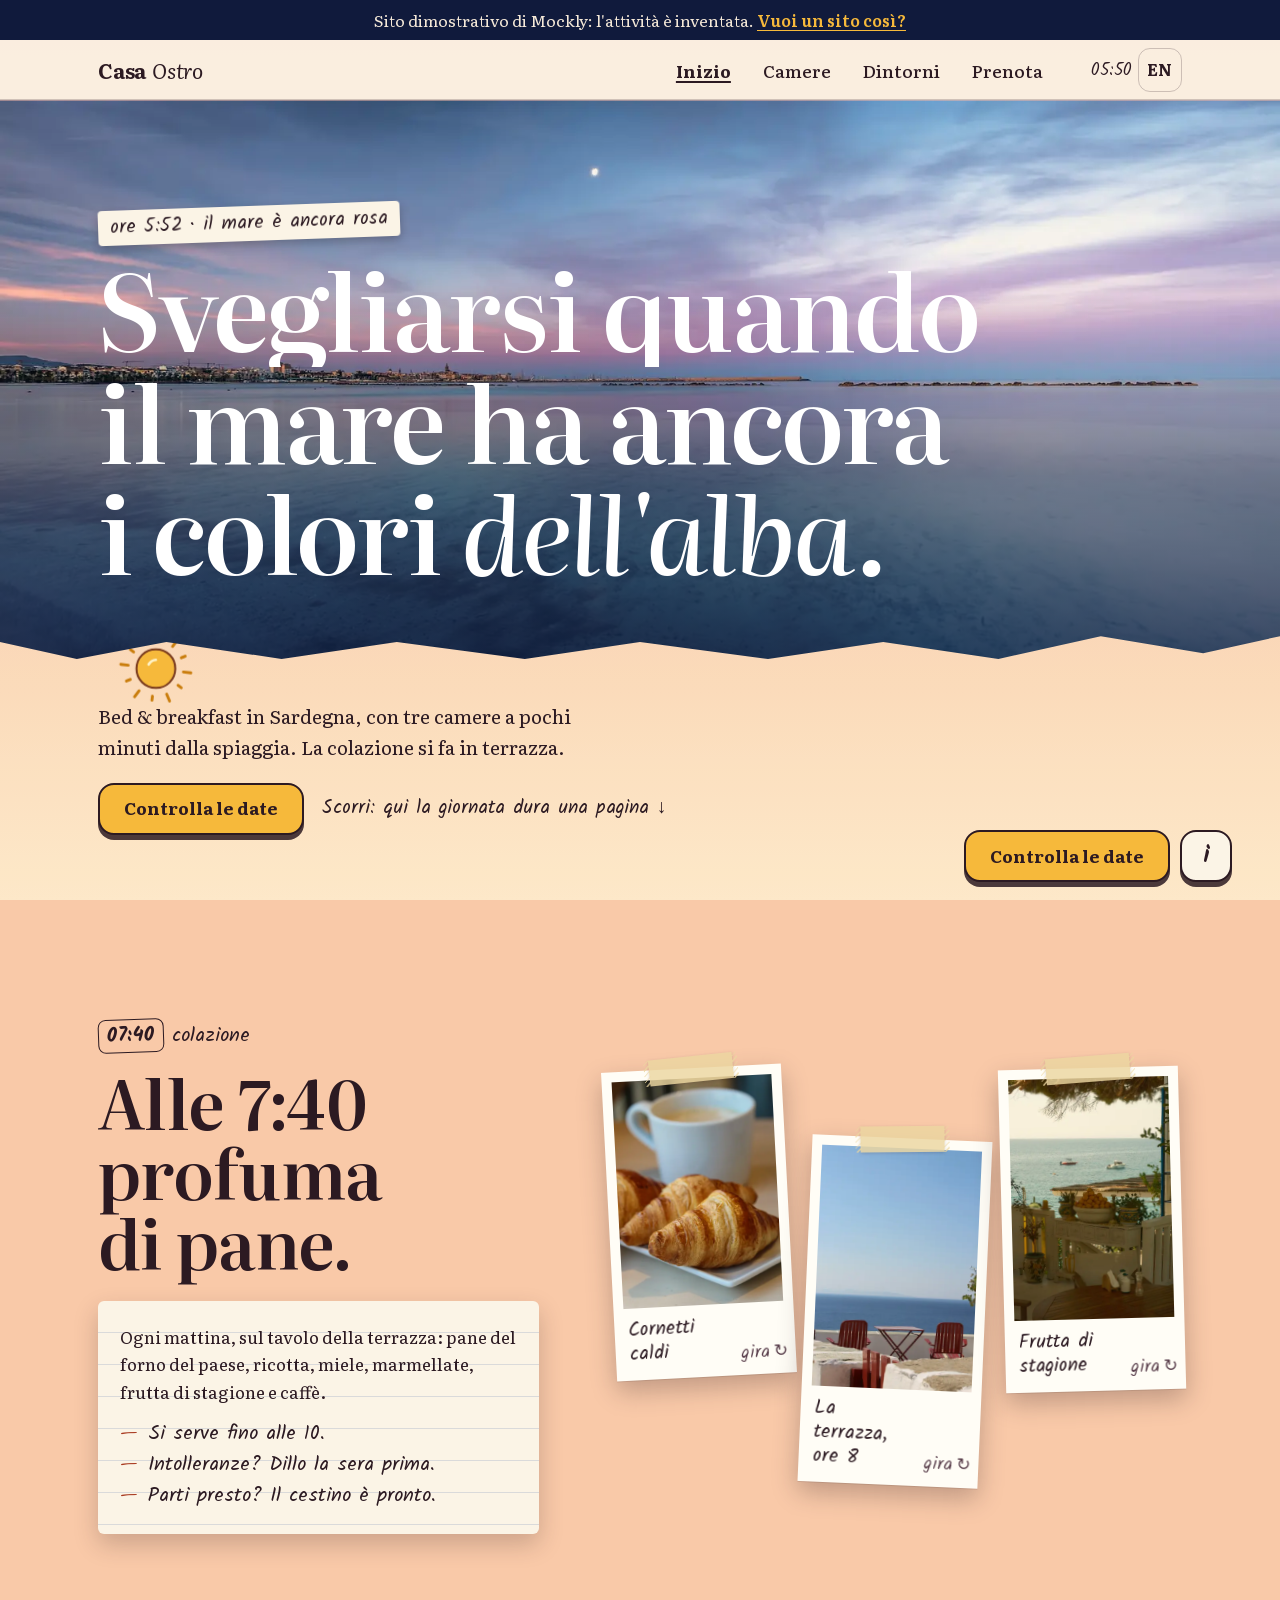
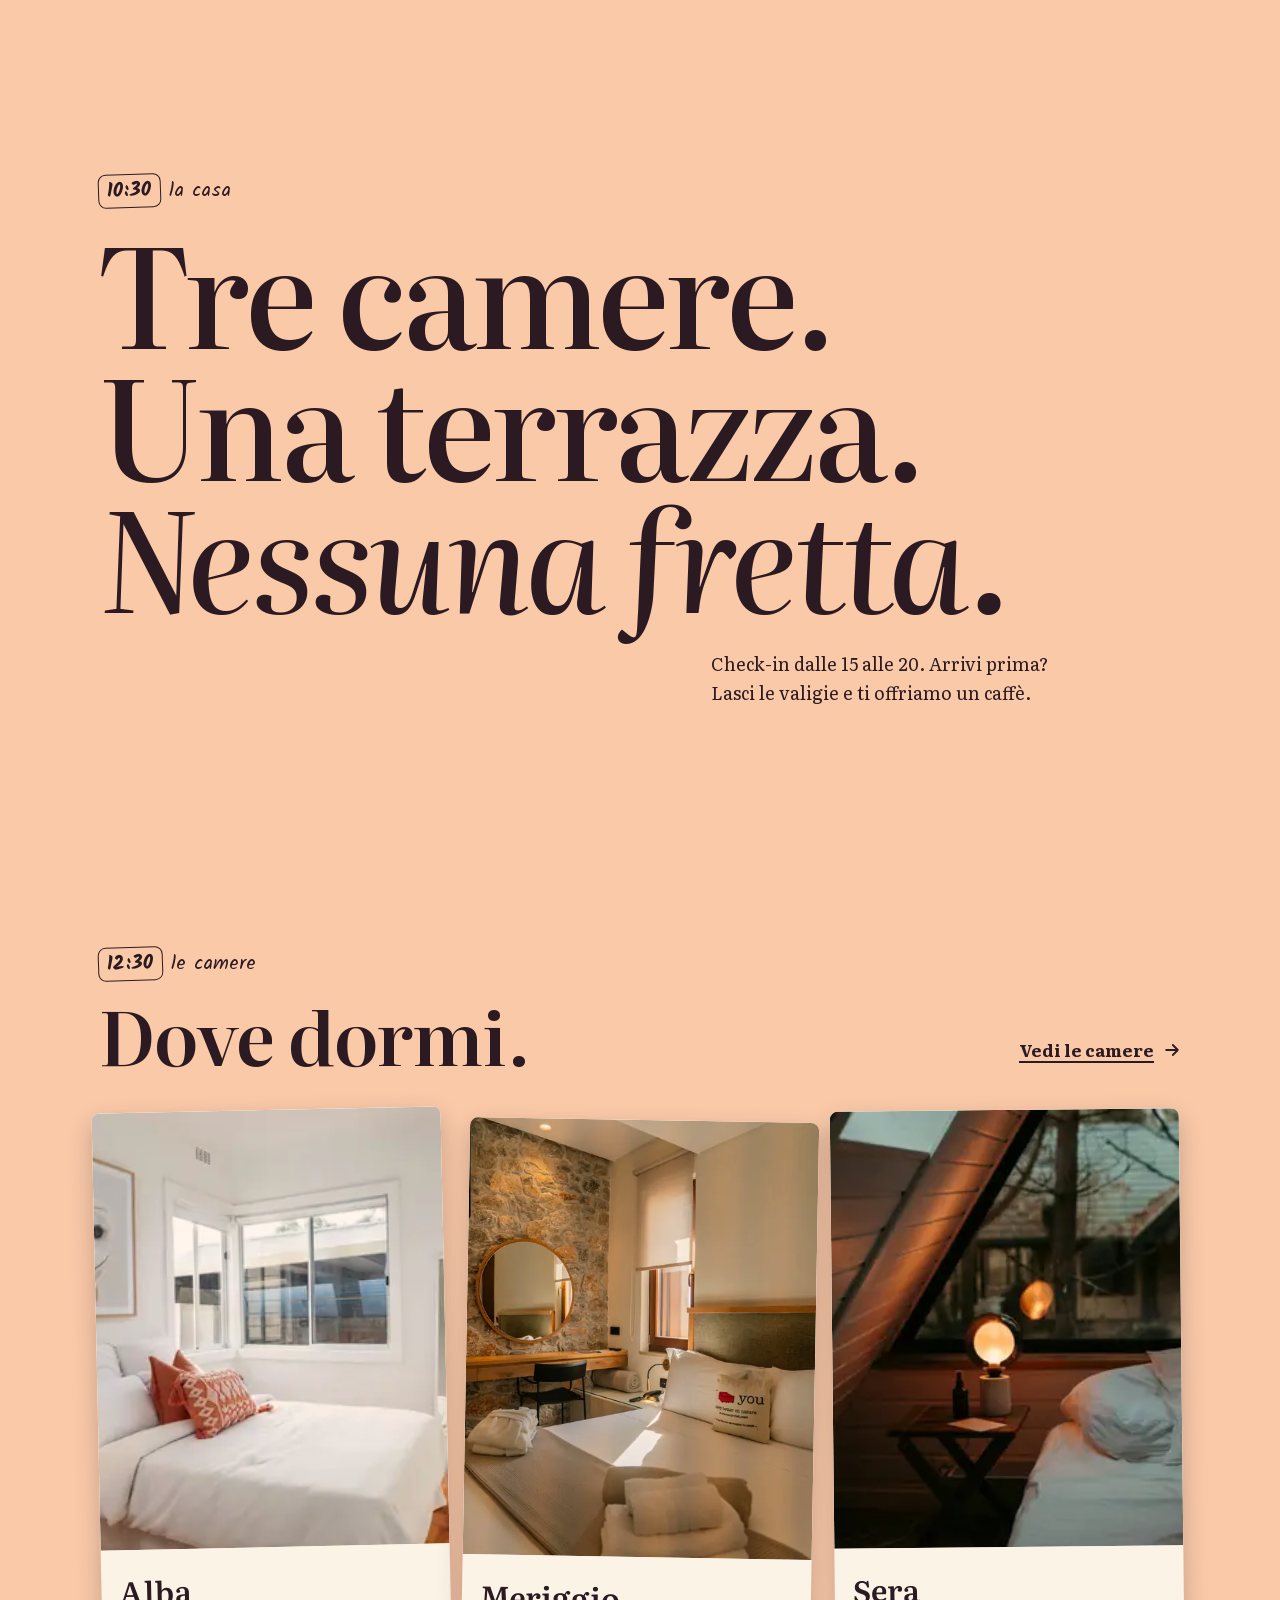
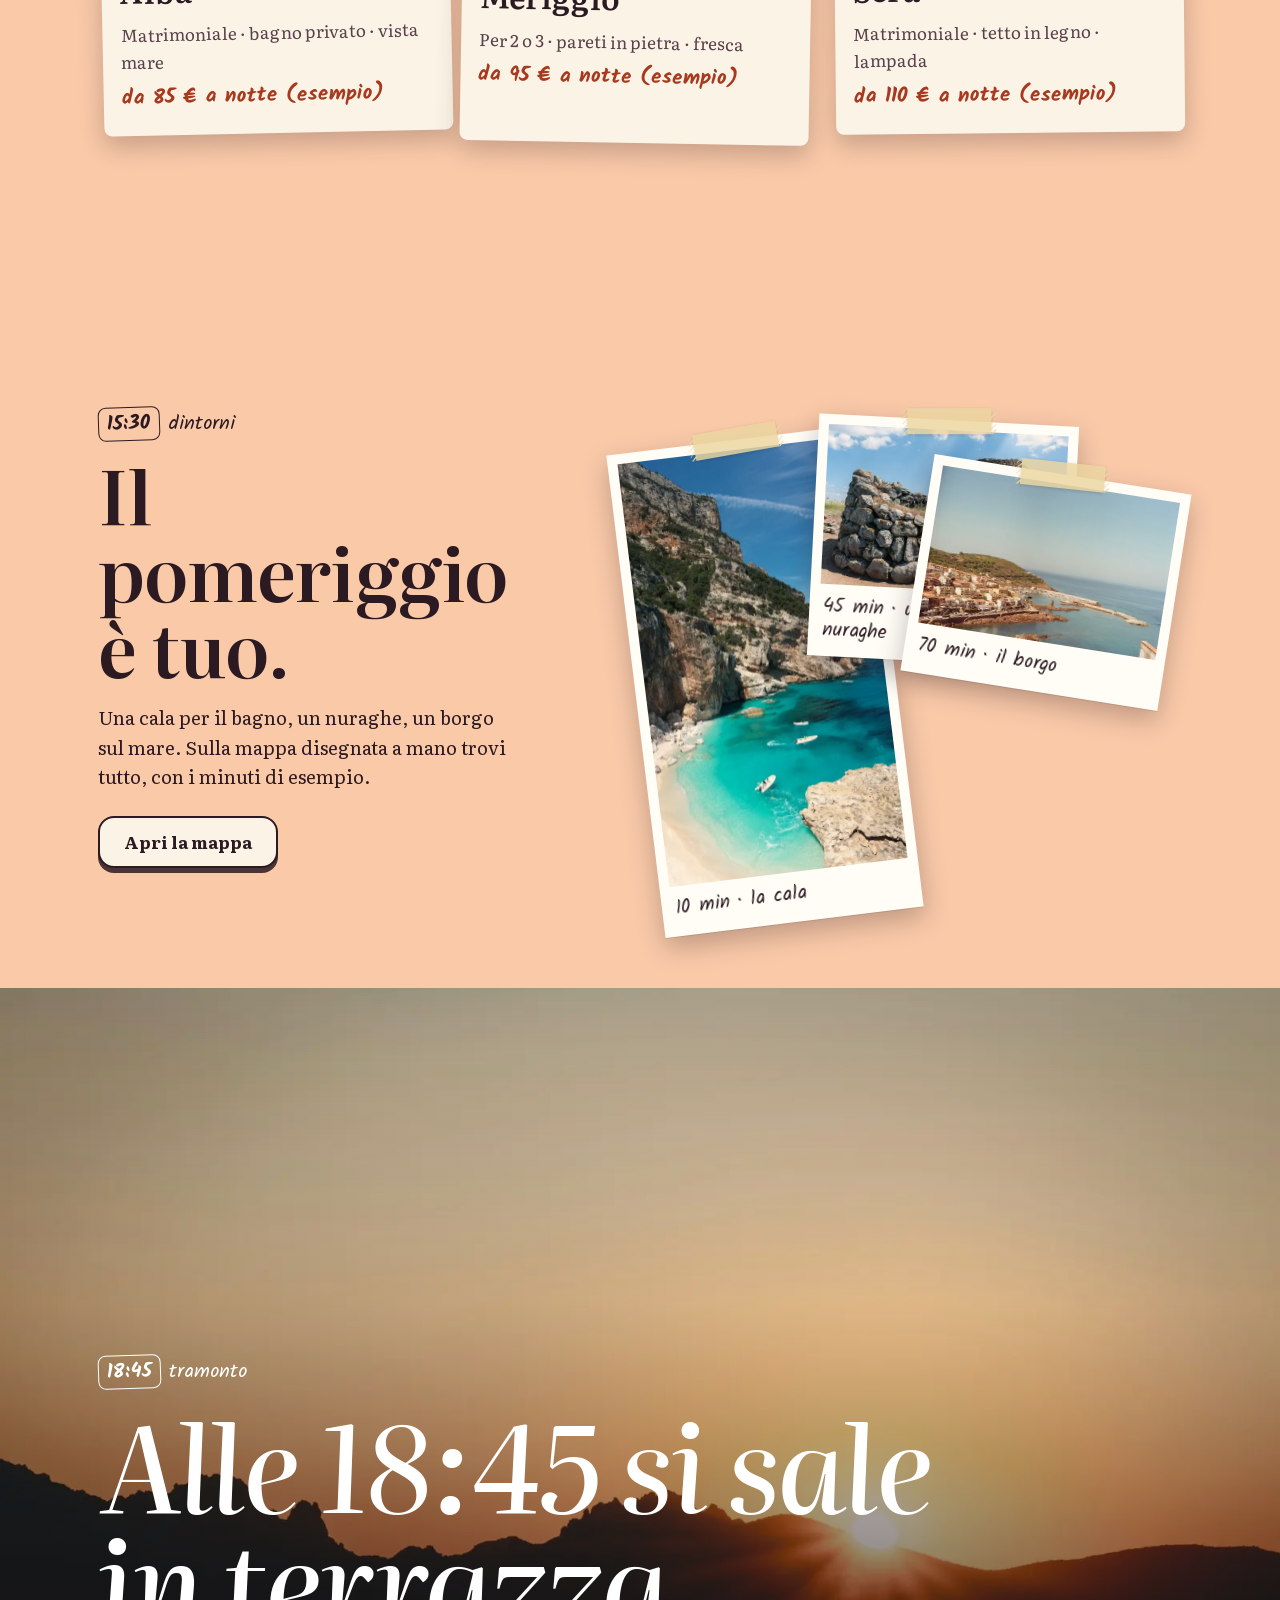
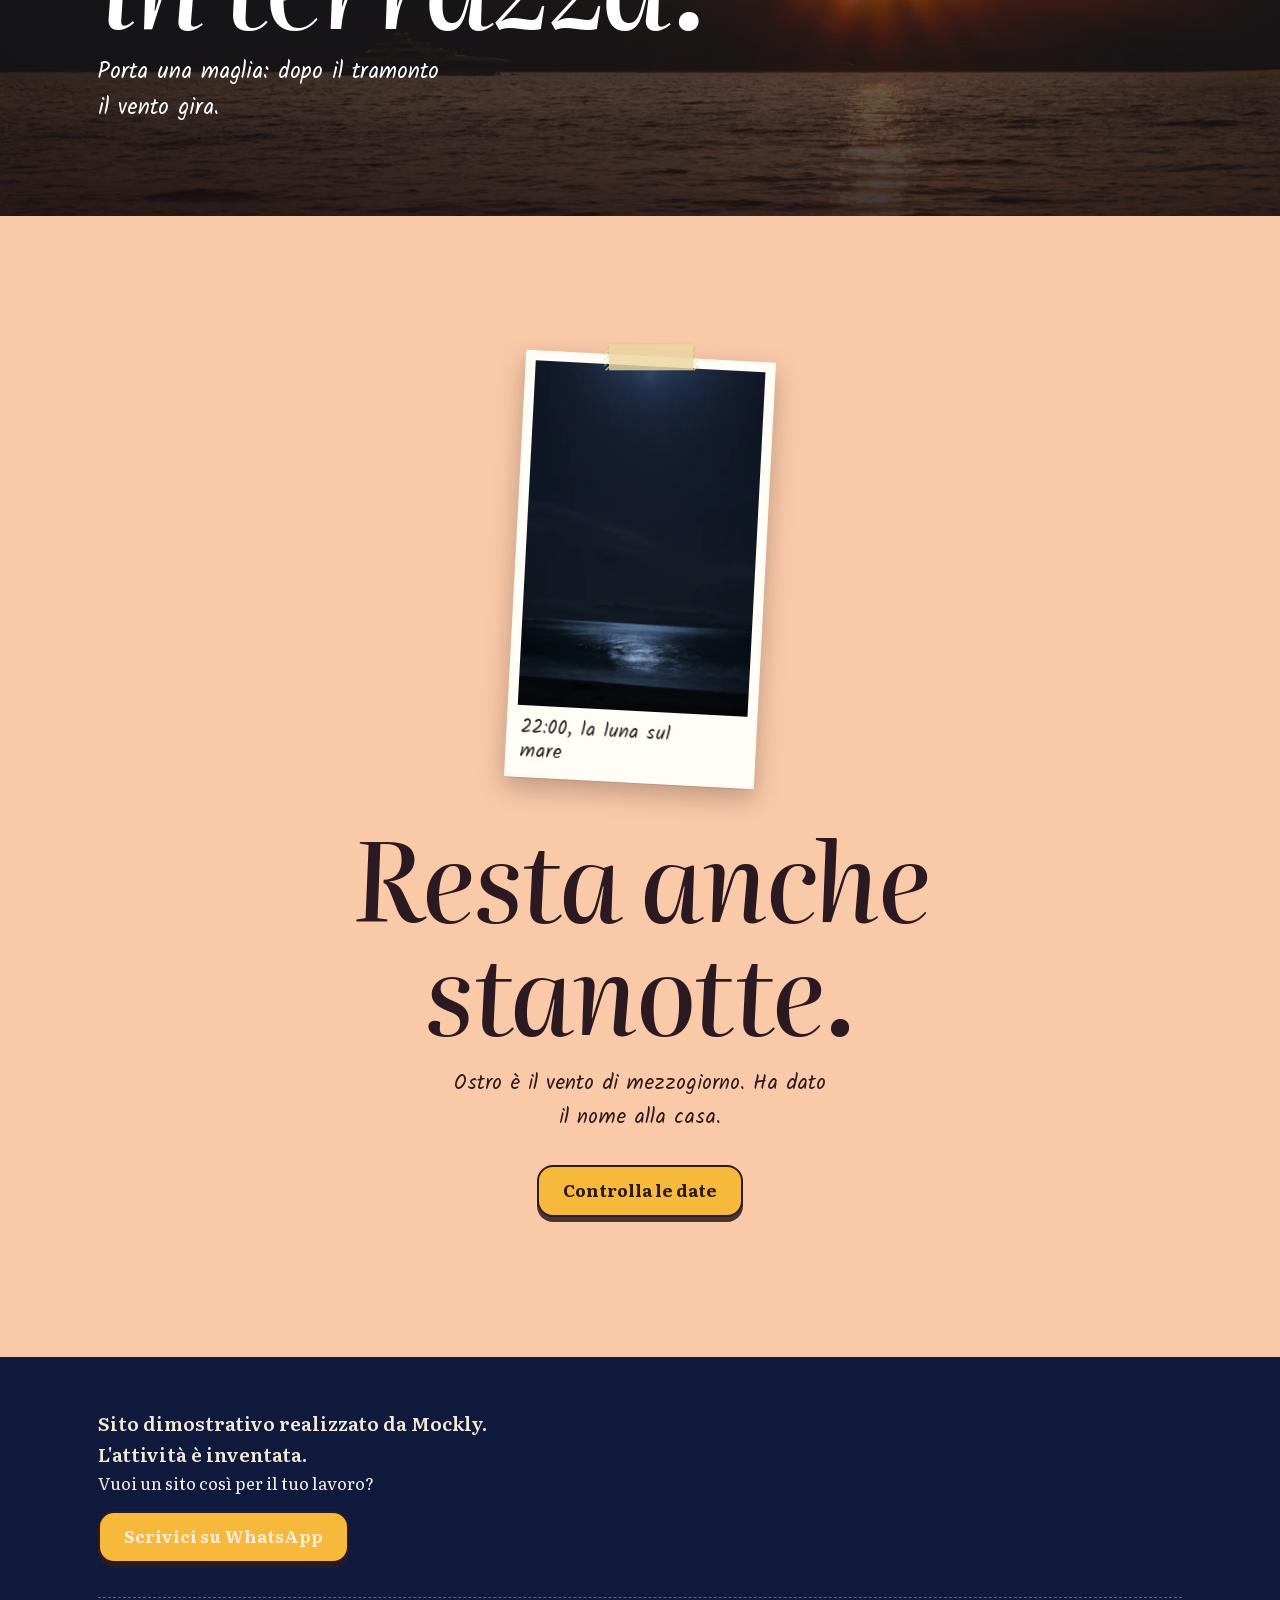
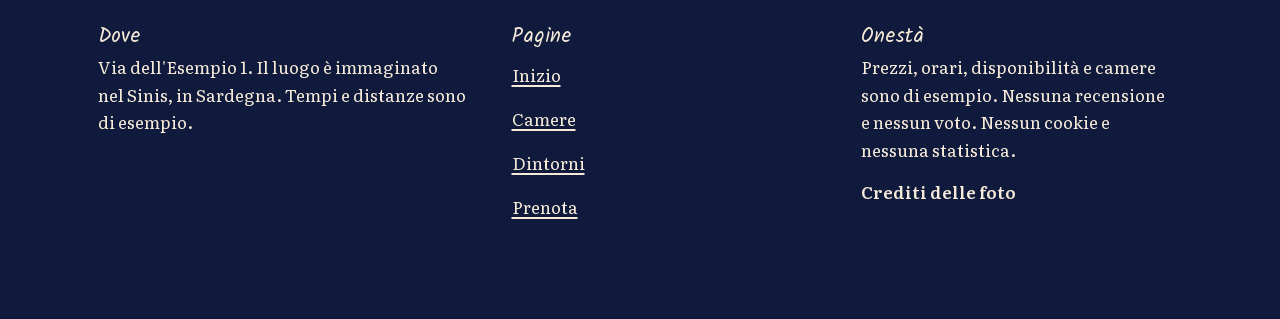
==== index.html @ 4088f25f "Prima versione: home a una giornata, camere, dintorni, prenota, inglese Co-Authored-By: Claude Opus " ====
<!doctype html>
<html lang="it" data-tone="light">
<head>
<meta charset="utf-8">
<meta name="viewport" content="width=device-width, initial-scale=1, viewport-fit=cover">
<title>Casa Ostro — bed &amp; breakfast sul mare in Sardegna (sito dimostrativo)</title>
<meta name="description" content="Sito dimostrativo di Mockly per un bed &amp; breakfast: una giornata dall'alba alla sera, tre camere, i dintorni e la richiesta di date su WhatsApp. L'attività è inventata.">
<meta name="robots" content="noindex">
<meta name="theme-color" content="#f0a6a0">
<meta property="og:type" content="website">
<meta property="og:title" content="Casa Ostro — bed &amp; breakfast sul mare in Sardegna (sito dimostrativo)">
<meta property="og:description" content="Sito dimostrativo di Mockly per un bed &amp; breakfast: una giornata dall'alba alla sera, tre camere, i dintorni e la richiesta di date su WhatsApp. L'attività è inventata.">
<meta property="og:image" content="assets/img/og.jpg">
<meta property="og:image:width" content="1200">
<meta property="og:image:height" content="630">
<meta property="og:locale" content="it_IT">
<meta name="twitter:card" content="summary_large_image">
<meta name="twitter:image" content="assets/img/og.jpg">
<link rel="icon" href="assets/img/favicon.svg" type="image/svg+xml">
<link rel="manifest" href="site.webmanifest">
<link rel="preload" href="assets/fonts/literata-normal-400-700.woff2" as="font" type="font/woff2" crossorigin>
<link rel="preload" as="image" href="assets/img/alba-960.webp" imagesrcset="assets/img/alba-480.webp 480w, assets/img/alba-960.webp 960w, assets/img/alba-1600.webp 1600w" imagesizes="100vw" fetchpriority="high">
<link rel="stylesheet" href="assets/css/style.css">
<script>document.documentElement.classList.add("js")</script>
</head>
<body data-page="index">
<a class="skip" href="#main" data-t>Salta al contenuto</a>
<div class="sky" aria-hidden="true"><div class="sky__l"></div><div class="sky__l"></div><div class="sky__l"></div><div class="sky__l"></div><div class="sky__l"></div></div>
<div class="stars" aria-hidden="true" data-stars></div>
<div class="sun" aria-hidden="true" data-sun><svg viewBox="0 0 100 100" aria-hidden="true"><g class="sun__rays" fill="none" stroke="#c97d0c" stroke-width="3.4" stroke-linecap="round"><path d="M82.8 54.0L91.7 55.1"/><path d="M76.4 69.9L80.3 72.9"/><path d="M62.9 80.4L66.4 88.7"/><path d="M46.0 82.8L45.4 87.7"/><path d="M30.1 76.4L24.7 83.5"/><path d="M19.6 62.9L15.0 64.8"/><path d="M17.2 46.0L8.3 44.9"/><path d="M23.6 30.1L19.7 27.1"/><path d="M37.1 19.6L33.6 11.3"/><path d="M54.0 17.2L54.6 12.3"/><path d="M69.9 23.6L75.3 16.5"/><path d="M80.4 37.1L85.0 35.2"/></g><path d="M50 27c13 0 23.4 10 23.2 23.3C73 63 62.8 73.2 50 73c-12.8-.2-23-10-23-23C27 37.4 37 27 50 27z" fill="#f6b93b" stroke="#7a3b1e" stroke-width="2.4"/><path d="M41.5 45c2-3.2 5-5.2 8.5-5.4" fill="none" stroke="#fff3c8" stroke-width="3.2" stroke-linecap="round"/></svg></div>
<div class="moon" aria-hidden="true" data-moon><svg viewBox="0 0 100 100" aria-hidden="true"><path d="M60 18C37 21 24 43 30 64c6 20 29 28 49 18C66 82 54 70 53 54c-1-16 3-29 7-36z" fill="#f4ecd2" stroke="#b9ab7d" stroke-width="2.4" stroke-linejoin="round"/><circle cx="44" cy="52" r="3" fill="#d9ceaa"/><circle cx="40" cy="67" r="2.2" fill="#d9ceaa"/><circle cx="49" cy="34" r="2" fill="#d9ceaa"/></svg></div>

<!-- Striscia di Mockly: dice subito che è una dimostrazione -->
<a class="demo-strip" href="https://mockly.it" data-chrome><span data-t>Sito dimostrativo di Mockly: l'attività è inventata.</span> <span class="demo-strip__go" data-t>Vuoi un sito così?</span></a>

<!-- Intestazione: il nome compare qui, una volta sola -->
<header class="hdr" data-chrome>
  <div class="hdr__in">
    <a class="hdr__brand" href="index.html" aria-label="Casa Ostro, inizio" data-ta="aria-label">Casa <i>Ostro</i></a>
    <nav class="hdr__nav" aria-label="Menu principale" data-ta="aria-label"><a href="index.html" aria-current="page" data-t>Inizio</a><a href="camere.html" data-t>Camere</a><a href="dintorni.html" data-t>Dintorni</a><a href="prenota.html" data-t>Prenota</a></nav>
    <span class="hdr__clock" aria-hidden="true" data-clock-out>05:52</span>
    <button class="hdr__lang" type="button" data-lang-toggle aria-label="Passa all'inglese" data-ta="aria-label">EN</button>
    <button class="hdr__burger" type="button" aria-expanded="false" aria-controls="menu" data-open="menu" aria-label="Apri il menu" data-ta="aria-label"><span></span></button>
  </div>
</header>

<!-- Menu a tendina (telefono e tablet) -->
<div class="scrim" data-scrim></div>
<div class="menu" id="menu" role="dialog" aria-modal="true" aria-labelledby="menu-title" tabindex="-1" data-sheet>
  <div class="menu__top">
    <span class="menu__title" id="menu-title" data-t>Dove vuoi andare?</span>
    <button class="x" type="button" data-close aria-label="Chiudi il menu" data-ta="aria-label"><svg viewBox="0 0 24 24" aria-hidden="true"><path d="M5 5l14 14M19 5L5 19"/></svg></button>
  </div>
  <nav class="menu__list" aria-label="Menu principale" data-ta="aria-label"><a href="index.html" aria-current="page"><span data-t>Inizio</span><small data-t>la giornata</small></a><a href="camere.html"><span data-t>Camere</span><small data-t>tre, con vista</small></a><a href="dintorni.html"><span data-t>Dintorni</span><small data-t>mare e storia</small></a><a href="prenota.html"><span data-t>Prenota</span><small data-t>le tue date</small></a></nav>
  <div class="menu__foot">
    <div class="menu__lang" role="group" aria-label="Lingua" data-ta="aria-label">
      <button type="button" data-lang="it" aria-pressed="true">IT</button>
      <button type="button" data-lang="en" aria-pressed="false">EN</button>
    </div>
  </div>
</div>

<!-- Info in due secondi: prezzi, orari, dove, contatti -->
<div class="sheet" id="info" role="dialog" aria-modal="true" aria-labelledby="info-title" tabindex="-1" data-sheet>
  <div class="sheet__top">
    <span class="sheet__title" id="info-title" data-t>Info in due secondi</span>
    <button class="x" type="button" data-close aria-label="Chiudi" data-ta="aria-label"><svg viewBox="0 0 24 24" aria-hidden="true"><path d="M5 5l14 14M19 5L5 19"/></svg></button>
  </div>
  <dl class="facts">
    <div><dt data-t>Prezzi</dt><dd data-t>Da 85 € a notte, colazione compresa. Prezzo di esempio.</dd></div>
    <div><dt data-t>Orari</dt><dd data-t>Check-in dalle 15 alle 20. Partenza entro le 10:30. Orari di esempio.</dd></div>
    <div><dt data-t>Dove</dt><dd data-t>Via dell'Esempio 1, nel Sinis. Il luogo è immaginato.</dd></div>
    <div><dt data-t>Contatti</dt><dd data-t>Su WhatsApp, anche solo per una domanda.</dd></div>
  </dl>
  <div class="sheet__actions">
    <a class="btn btn--sun" href="prenota.html" data-t>Controlla le date</a>
    <a class="btn" href="https://wa.me/393517578080?text=Ciao%21%20Scrivo%20dal%20sito%20dimostrativo%20del%20bed%20%26%20breakfast%20%28attivit%C3%A0%20inventata%2C%20fatto%20da%20Mockly%29.%20Ho%20una%20domanda%20sul%20sito." target="_blank" rel="noopener" data-t>Scrivi su WhatsApp</a>
  </div>
  <p class="note-small" data-t>Il messaggio arriva a Mockly, che ha costruito questo sito. Nessuna prenotazione viene fatta davvero.</p>
</div>

<main id="main">

  <!-- 05:52 · Alba: la copertina -->
  <section class="hero" data-clock="05:52" aria-labelledby="h-hero">
    <div class="hero__stage">
      <div class="ph hero__photo"><img src="assets/img/alba-960.webp" srcset="assets/img/alba-480.webp 480w, assets/img/alba-960.webp 960w, assets/img/alba-1600.webp 1600w" sizes="100vw" alt="Il mare all'alba, con il cielo rosa e l'acqua azzurra." data-ta="alt" width="960" height="640" fetchpriority="high"></div>
      <div class="hero__shade"></div>
      <div class="wrap hero__over">
        <p class="hero__tag" data-t>ore 5:52 · il mare è ancora rosa</p>
        <h1 class="hero__title" id="h-hero">
          <span class="l"><span data-t>Svegliarsi quando</span></span>
          <span class="l"><span data-t>il mare ha ancora</span></span>
          <span class="l"><span data-t>i colori <em>dell'alba.</em></span></span>
        </h1>
      </div>
    </div>
    <div class="wrap hero__body">
      <p class="hero__sub" data-t>Bed &amp; breakfast in Sardegna, con tre camere a pochi minuti dalla spiaggia. La colazione si fa in terrazza.</p>
      <div class="hero__cta">
        <a class="btn btn--sun" href="prenota.html" data-t>Controlla le date</a>
        <span class="hero__scroll" data-t>Scorri: qui la giornata dura una pagina ↓</span>
      </div>
    </div>
  </section>

  <!-- 07:40 · Colazione: foto da girare col dito -->
  <section class="sec" data-clock="07:40" aria-labelledby="h-break">
    <div class="wrap break">
      <div class="break__text rv">
        <p class="stamp"><b>07:40</b><span data-t>colazione</span></p>
        <h2 class="break__title" id="h-break" data-t>Alle 7:40 profuma di pane.</h2>
        <div class="paper paper--lined" style="margin-top:24px">
          <p data-t>Ogni mattina, sul tavolo della terrazza: pane del forno del paese, ricotta, miele, marmellate, frutta di stagione e caffè.</p>
          <ul class="list-hand">
            <li data-t>Si serve fino alle 10.</li>
            <li data-t>Intolleranze? Dillo la sera prima.</li>
            <li data-t>Parti presto? Il cestino è pronto.</li>
          </ul>
        </div>
      </div>
      <div class="break__pols rv" style="--d:.1s">
        <button class="pol" type="button" aria-pressed="false" style="--r:-3deg">
          <span class="tape"></span>
          <span class="pol__in">
            <span class="pol__face"><span class="ph" style="--ar:4/5"><img src="assets/img/colazione-960.webp" srcset="assets/img/colazione-480.webp 480w, assets/img/colazione-960.webp 960w, assets/img/colazione-1600.webp 1600w" sizes="(min-width:900px) 18vw, 44vw" alt="Due cornetti su un piatto bianco, accanto a un cappuccino." data-ta="alt" width="960" height="1361" loading="lazy" decoding="async"></span><span class="pol__cap" data-t>Cornetti caldi</span><span class="pol__hint"><span data-t>gira</span> ↻</span></span>
            <span class="pol__back" data-t>Cornetti? Dillo la sera prima: li ordiniamo.</span>
          </span>
        </button>
        <button class="pol" type="button" aria-pressed="false" style="--r:2.5deg">
          <span class="tape"></span>
          <span class="pol__in">
            <span class="pol__face"><span class="ph" style="--ar:3/4"><img src="assets/img/terrazza-960.webp" srcset="assets/img/terrazza-480.webp 480w, assets/img/terrazza-960.webp 960w, assets/img/terrazza-1600.webp 1600w" sizes="(min-width:900px) 18vw, 44vw" alt="Due sedie e un tavolo su una terrazza, con il mare sullo sfondo." data-ta="alt" width="960" height="1440" loading="lazy" decoding="async"></span><span class="pol__cap" data-t>La terrazza, ore 8</span><span class="pol__hint"><span data-t>gira</span> ↻</span></span>
            <span class="pol__back" data-t>La colazione sul mare, fino alle 10.</span>
          </span>
        </button>
        <button class="pol" type="button" aria-pressed="false" style="--r:-1.5deg">
          <span class="tape"></span>
          <span class="pol__in">
            <span class="pol__face"><span class="ph" style="--ar:1/1"><img src="assets/img/limoni-960.webp" srcset="assets/img/limoni-480.webp 480w, assets/img/limoni-960.webp 960w, assets/img/limoni-1600.webp 1600w" sizes="(min-width:900px) 18vw, 44vw" alt="Limoni su un tavolo davanti al mare." data-ta="alt" width="960" height="1440" loading="lazy" decoding="async"></span><span class="pol__cap" data-t>Frutta di stagione</span><span class="pol__hint"><span data-t>gira</span> ↻</span></span>
            <span class="pol__back" data-t>Di stagione: oggi limoni.</span>
          </span>
        </button>
      </div>
    </div>
  </section>

  <!-- 10:30 · La casa: una schermata quasi vuota -->
  <section class="sec calm" data-clock="10:30" aria-labelledby="h-calm">
    <div class="wrap">
      <p class="stamp rv"><b>10:30</b><span data-t>la casa</span></p>
      <h2 class="calm__big rv" id="h-calm" data-t>Tre camere. Una terrazza. <em>Nessuna fretta.</em></h2>
      <p class="calm__small rv" data-t>Check-in dalle 15 alle 20. Arrivi prima? Lasci le valigie e ti offriamo un caffè.</p>
    </div>
  </section>

  <!-- 12:30 · Le camere: schede da far scorrere col dito -->
  <section class="sec" data-clock="12:30" aria-labelledby="h-rooms">
    <div class="wrap">
      <div class="rooms__head rv">
        <div>
          <p class="stamp"><b>12:30</b><span data-t>le camere</span></p>
          <h2 class="rooms__title" id="h-rooms" data-t>Dove dormi.</h2>
        </div>
        <a class="link" href="camere.html"><span data-t>Vedi le camere</span> <svg width="20" height="20" fill="none" stroke="currentColor" stroke-width="2.2" stroke-linecap="round" stroke-linejoin="round" viewBox="0 0 24 24" aria-hidden="true"><path d="M5 12h14M13 6l6 6-6 6"/></svg></a>
      </div>
      <div class="rail rv" role="region" aria-label="Le tre camere. Scorri di lato." data-ta="aria-label" tabindex="0">
        <a class="card" href="camere.html#alba">
          <span class="ph"><img src="assets/img/camera-alba-960.webp" srcset="assets/img/camera-alba-480.webp 480w, assets/img/camera-alba-960.webp 960w, assets/img/camera-alba-1600.webp 1600w" sizes="(min-width:900px) 380px, 78vw" alt="Camera Alba: letto bianco e finestra luminosa." data-ta="alt" width="960" height="640" loading="lazy" decoding="async"></span>
          <span class="card__body">
            <span class="card__name">Alba</span>
            <span class="card__meta" data-t>Matrimoniale · bagno privato · vista mare</span>
            <span class="card__price"><span data-t>da</span> 85 € <span data-t>a notte (esempio)</span></span>
          </span>
        </a>
        <a class="card" href="camere.html#meriggio">
          <span class="ph"><img src="assets/img/camera-meriggio-960.webp" srcset="assets/img/camera-meriggio-480.webp 480w, assets/img/camera-meriggio-960.webp 960w, assets/img/camera-meriggio-1600.webp 1600w" sizes="(min-width:900px) 380px, 78vw" alt="Camera Meriggio: parete in pietra e luce calda." data-ta="alt" width="960" height="1440" loading="lazy" decoding="async"></span>
          <span class="card__body">
            <span class="card__name">Meriggio</span>
            <span class="card__meta" data-t>Per 2 o 3 · pareti in pietra · fresca</span>
            <span class="card__price"><span data-t>da</span> 95 € <span data-t>a notte (esempio)</span></span>
          </span>
        </a>
        <a class="card" href="camere.html#sera">
          <span class="ph"><img src="assets/img/camera-sera-960.webp" srcset="assets/img/camera-sera-480.webp 480w, assets/img/camera-sera-960.webp 960w, assets/img/camera-sera-1600.webp 1600w" sizes="(min-width:900px) 380px, 78vw" alt="Camera Sera: letto sotto una finestra inclinata, con una lampada accesa." data-ta="alt" width="960" height="640" loading="lazy" decoding="async"></span>
          <span class="card__body">
            <span class="card__name">Sera</span>
            <span class="card__meta" data-t>Matrimoniale · tetto in legno · lampada</span>
            <span class="card__price"><span data-t>da</span> 110 € <span data-t>a notte (esempio)</span></span>
          </span>
        </a>
      </div>
      <p class="rail__hint" aria-hidden="true"><span data-t>Scorri di lato</span> →</p>
    </div>
  </section>

  <!-- 15:30 · Dintorni: tre foto, tre idee per il pomeriggio -->
  <section class="sec" data-clock="15:30" aria-labelledby="h-fan">
    <div class="wrap fan">
      <div class="rv">
        <p class="stamp"><b>15:30</b><span data-t>dintorni</span></p>
        <h2 class="fan__title" id="h-fan" data-t>Il pomeriggio è tuo.</h2>
        <p style="margin:18px 0 24px;max-width:26rem;font-size:1.15rem" data-t>Una cala per il bagno, un nuraghe, un borgo sul mare. Sulla mappa disegnata a mano trovi tutto, con i minuti di esempio.</p>
        <a class="btn" href="dintorni.html" data-t>Apri la mappa</a>
      </div>
      <div class="fan__pols rv" style="--d:.1s">
        <a class="pol" href="dintorni.html#cala" style="--r:-7deg"><span class="tape"></span><span class="pol__in"><span class="pol__face"><span class="ph" style="--ar:4/5"><img src="assets/img/cala-960.webp" srcset="assets/img/cala-480.webp 480w, assets/img/cala-960.webp 960w, assets/img/cala-1600.webp 1600w" sizes="(min-width:900px) 18vw, 40vw" alt="Una cala con l'acqua turchese tra le rocce." data-ta="alt" width="960" height="1705" loading="lazy" decoding="async"></span><span class="pol__cap" data-t>10 min · la cala</span></span></span></a>
        <a class="pol" href="dintorni.html#nuraghe" style="--r:3deg"><span class="tape"></span><span class="pol__in"><span class="pol__face"><span class="ph" style="--ar:1/1"><img src="assets/img/nuraghe-960.webp" srcset="assets/img/nuraghe-480.webp 480w, assets/img/nuraghe-960.webp 960w, assets/img/nuraghe-1600.webp 1600w" sizes="(min-width:900px) 18vw, 40vw" alt="Un nuraghe di pietra su un prato." data-ta="alt" width="960" height="640" loading="lazy" decoding="async"></span><span class="pol__cap" data-t>45 min · un nuraghe</span></span></span></a>
        <a class="pol" href="dintorni.html#bosa" style="--r:9deg"><span class="tape"></span><span class="pol__in"><span class="pol__face"><span class="ph" style="--ar:4/5"><img src="assets/img/paese-960.webp" srcset="assets/img/paese-480.webp 480w, assets/img/paese-960.webp 960w, assets/img/paese-1600.webp 1600w" sizes="(min-width:900px) 18vw, 40vw" alt="Un borgo sul mare visto dall'alto." data-ta="alt" width="960" height="636" loading="lazy" decoding="async"></span><span class="pol__cap" data-t>70 min · il borgo</span></span></span></a>
      </div>
    </div>
  </section>

  <!-- 18:45 · Tramonto: foto a tutto schermo e una frase -->
  <section class="sunset" data-clock="18:45" aria-labelledby="h-sunset">
    <div class="ph"><img src="assets/img/tramonto-1600.webp" srcset="assets/img/tramonto-480.webp 480w, assets/img/tramonto-960.webp 960w, assets/img/tramonto-1600.webp 1600w" sizes="100vw" alt="Il sole che tramonta dietro le montagne, sul mare." data-ta="alt" width="1600" height="1067" loading="lazy" decoding="async"></div>
    <div class="sunset__shade"></div>
    <div class="wrap sunset__in">
      <p class="stamp rv" style="color:#fff"><b>18:45</b><span data-t>tramonto</span></p>
      <h2 class="sunset__big rv" id="h-sunset" data-t>Alle 18:45 si sale in terrazza.</h2>
      <p class="sunset__note rv" data-t>Porta una maglia: dopo il tramonto il vento gira.</p>
    </div>
  </section>

  <!-- 22:00 · Sera: il finale -->
  <section class="sec finale" data-clock="22:00" aria-labelledby="h-finale">
    <div class="wrap">
      <div class="finale__moon rv">
        <div class="pol" style="--r:3deg"><span class="tape"></span><span class="pol__face"><span class="ph" style="--ar:3/4"><img src="assets/img/luna-960.webp" srcset="assets/img/luna-480.webp 480w, assets/img/luna-960.webp 960w, assets/img/luna-1600.webp 1600w" sizes="250px" alt="La luna piena sul mare, di notte." data-ta="alt" width="960" height="1440" loading="lazy" decoding="async"></span><span class="pol__cap" data-t>22:00, la luna sul mare</span></span></div>
      </div>
      <h2 class="finale__big rv" id="h-finale" data-t>Resta anche stanotte.</h2>
      <p class="finale__note rv" data-t>Ostro è il vento di mezzogiorno. Ha dato il nome alla casa.</p>
      <div class="finale__cta rv"><a class="btn btn--sun" href="prenota.html" data-t>Controlla le date</a></div>
    </div>
  </section>

</main>

<!-- Azione principale sempre sotto il pollice -->
<div class="dock" data-dock data-chrome>
  <a class="btn btn--sun" href="prenota.html" data-t>Controlla le date</a>
  <button class="dock__info" type="button" data-open="info" aria-haspopup="dialog" aria-label="Info rapide: prezzi, orari, dove siamo" data-ta="aria-label">i</button>
</div>

<footer class="ftr" data-chrome>
  <div class="wrap">
    <p class="ftr__demo" data-t>Sito dimostrativo realizzato da Mockly. L'attività è inventata.</p>
    <p data-t>Vuoi un sito così per il tuo lavoro?</p>
    <a class="btn btn--sun ftr__cta" href="https://wa.me/393517578080?text=Ciao%20Mockly%21%20Ho%20visto%20il%20sito%20dimostrativo%20del%20bed%20%26%20breakfast%20e%20vorrei%20un%20sito%20cos%C3%AC%20per%20il%20mio%20lavoro." target="_blank" rel="noopener" data-t>Scrivici su WhatsApp</a>
    <div class="ftr__grid">
      <div>
        <h2 data-t>Dove</h2>
        <p data-t>Via dell'Esempio 1. Il luogo è immaginato nel Sinis, in Sardegna. Tempi e distanze sono di esempio.</p>
      </div>
      <div>
        <h2 data-t>Pagine</h2>
        <ul>
          <li><a href="index.html" data-t>Inizio</a></li>
          <li><a href="camere.html" data-t>Camere</a></li>
          <li><a href="dintorni.html" data-t>Dintorni</a></li>
          <li><a href="prenota.html" data-t>Prenota</a></li>
        </ul>
      </div>
      <div>
        <h2 data-t>Onestà</h2>
        <p data-t>Prezzi, orari, disponibilità e camere sono di esempio. Nessuna recensione e nessun voto. Nessun cookie e nessuna statistica.</p>
        <details>
          <summary data-t>Crediti delle foto</summary>
          <p data-t>Foto di repertorio da Unsplash: non mostrano la struttura e non sempre sono state scattate in Sardegna.</p>
          <ul><li>Alba sul mare · <a href="https://unsplash.com/photos/gU-PXOaKEkg" target="_blank" rel="noopener">Dawid Zawila</a></li><li>Cornetti e cappuccino · <a href="https://unsplash.com/photos/Bqrt59P65Sg" target="_blank" rel="noopener">Olivier Darbonville</a></li><li>Terrazza sul mare · <a href="https://unsplash.com/photos/7u_NKqy2Fww" target="_blank" rel="noopener">Evgenia Stergioula</a></li><li>Camera luminosa · <a href="https://unsplash.com/photos/-bujWNpNegs" target="_blank" rel="noopener">Mitchell Luo</a></li><li>Camera con parete in pietra · <a href="https://unsplash.com/photos/JQPdhYRLR24" target="_blank" rel="noopener">Marie Dehayes</a></li><li>Camera con lampada · <a href="https://unsplash.com/photos/mq8FusIZ-ac" target="_blank" rel="noopener">Polina Kuzovkova</a></li><li>Cortile con scala ad arco · <a href="https://unsplash.com/photos/zvWIeE36Me0" target="_blank" rel="noopener">Alessandro Santoro</a></li><li>Nuraghe · <a href="https://unsplash.com/photos/WRdaE2u5Few" target="_blank" rel="noopener">Andrea Mancini</a></li><li>Cala · <a href="https://unsplash.com/photos/P5c4vJyWDFc" target="_blank" rel="noopener">Katie Kalmykova</a></li><li>Spiaggia · <a href="https://unsplash.com/photos/MxvjDbcqGGU" target="_blank" rel="noopener">Massimo Virgilio</a></li><li>Tramonto · <a href="https://unsplash.com/photos/SaTMVz2c9P4" target="_blank" rel="noopener">Shimoon</a></li><li>Onde al tramonto · <a href="https://unsplash.com/photos/2w11xvuimRM" target="_blank" rel="noopener">Paolo Gregotti</a></li><li>Borgo sul mare · <a href="https://unsplash.com/photos/Dv0k1Z7Wul0" target="_blank" rel="noopener">Oscar Scannell</a></li><li>Colline verso il mare · <a href="https://unsplash.com/photos/MpLJZMphSHQ" target="_blank" rel="noopener">Viktor Rejent</a></li><li>Luna sul mare · <a href="https://unsplash.com/photos/GM4GVKaBGJc" target="_blank" rel="noopener">MKS MKSS</a></li><li>Limoni sul balcone · <a href="https://unsplash.com/photos/JnR-5JOfLz0" target="_blank" rel="noopener">Arlind Photography</a></li></ul>
        </details>
      </div>
    </div>
  </div>
</footer>
<script src="assets/js/i18n.js"></script>
<script src="assets/js/main.js"></script>
</body>
</html>
---- assets/css/style.css ----
/* ==========================================================================
   Casa Ostro — sito dimostrativo di Mockly
   Idea: il diario di una giornata. Il cielo cambia mentre scorri.
   Indice: 1 Caratteri · 2 Variabili · 3 Base · 4 Cielo e sole · 5 Intestazione
   6 Menu e schede · 7 Bottoni · 8 Foto · 9 Polaroid e note · 10 Home
   11 Camere · 12 Dintorni · 13 Prenota · 14 Piè di pagina · 15 Movimento
   ========================================================================== */

/* 1 Caratteri ------------------------------------------------------------ */
@font-face{font-family:"Literata";src:url(../fonts/literata-normal-400-700.woff2) format("woff2");font-weight:400 700;font-style:normal;font-display:swap}
@font-face{font-family:"Literata";src:url(../fonts/literata-italic-400-600.woff2) format("woff2");font-weight:400 600;font-style:italic;font-display:swap}
@font-face{font-family:"Kalam";src:url(../fonts/kalam-normal-400.woff2) format("woff2");font-weight:400;font-style:normal;font-display:swap}
@font-face{font-family:"Kalam";src:url(../fonts/kalam-normal-700.woff2) format("woff2");font-weight:700;font-style:normal;font-display:swap}

/* 2 Variabili ------------------------------------------------------------ */
:root{
  --ink:#2c1a22;            /* testo sul cielo: cambia a sera */
  --ink-soft:#5a3f4c;
  --line:rgba(44,26,34,.22);
  --card-ink:#2c1a22;       /* testo sulla carta: non cambia mai */
  --card-soft:#5a3f4c;
  --paper:#fbf4e6;
  --paper-2:#f2e6cf;
  --sand:#e9d9bd;           /* sfondo mentre una foto si carica */
  --sun:#f6b93b;
  --coral:#a8391f;          /* accento sulla carta (contrasto 6,6 su carta) */
  --night:#101a3c;
  --f-serif:"Literata",Georgia,"Times New Roman",serif;
  --f-hand:"Kalam","Comic Sans MS","Segoe Print",cursive;
  --pad:clamp(18px,5.5vw,48px);
  --max:1180px;
  --ease:cubic-bezier(.2,.7,.2,1);
  --warm:0;                 /* luce calda sulle foto, scritta da main.js */
  --cool:0;                 /* luce fredda sulle foto, scritta da main.js */
  --hdr:60px;
}
html[data-tone="dark"]{
  --ink:#f6ead9;
  --ink-soft:#d7c9cf;
  --line:rgba(246,234,217,.3);
}

/* 3 Base ----------------------------------------------------------------- */
*,*::before,*::after{box-sizing:border-box}
html{-webkit-text-size-adjust:100%;text-size-adjust:100%;background:#f9c9a8}
html.is-locked{overflow:hidden}
body{
  margin:0;min-height:100vh;
  font:400 1.0625rem/1.62 var(--f-serif);
  color:var(--ink);
  overflow-x:clip;
  transition:color .35s ease;
  -webkit-font-smoothing:antialiased;
}
img,svg{display:block;max-width:100%}
a{color:inherit;text-underline-offset:.2em;text-decoration-thickness:1.5px}
button{font:inherit;color:inherit;cursor:pointer}
h1,h2,h3,p,ul,ol,figure,blockquote{margin:0}
ul,ol{padding:0;list-style:none}
h1,h2,h3{font-weight:600;text-wrap:balance;line-height:1.04;letter-spacing:-.01em}
p{text-wrap:pretty}
:focus-visible{outline:3px solid var(--sun);outline-offset:3px;border-radius:6px}
html[data-tone="light"] :focus-visible{outline-color:#1d3f8a}
.visually-hidden{position:absolute!important;width:1px;height:1px;overflow:hidden;clip:rect(0 0 0 0);white-space:nowrap;border:0;padding:0;margin:-1px}
.skip{position:absolute;left:12px;top:-60px;z-index:200;background:var(--paper);color:var(--card-ink);padding:12px 16px;border-radius:10px;min-height:44px;transition:top .15s}
.skip:focus{top:12px}
.wrap{width:100%;max-width:var(--max);margin-inline:auto;padding-inline:var(--pad)}
.hand{font-family:var(--f-hand);font-weight:400;line-height:1.3;letter-spacing:0}
.kicker{font-family:var(--f-hand);font-size:1.25rem;color:var(--ink);margin-bottom:.5rem;display:inline-block;transform:rotate(-1.5deg)}
.nb{white-space:nowrap}

/* 4 Cielo, sole, luna, stelle ------------------------------------------- */
.sky{position:fixed;left:0;top:0;width:100%;height:100vh;height:100lvh;z-index:-3;pointer-events:none;overflow:hidden}
.sky__l{position:absolute;inset:0;opacity:0;will-change:opacity}
.sky__l:nth-child(1){opacity:1;background:linear-gradient(#f0a6a0 0%,#f9c9a8 55%,#fde6c4 100%)}
.sky__l:nth-child(2){background:linear-gradient(#fbe3b8 0%,#fdf0d4 60%,#fff7e6 100%)}
.sky__l:nth-child(3){background:linear-gradient(#8cc7ea 0%,#c9e6f2 60%,#eef8f8 100%)}
.sky__l:nth-child(4){background:linear-gradient(#e27b50 0%,#f19a52 55%,#f8c576 100%)}
.sky__l:nth-child(5){background:linear-gradient(#0f1a3c 0%,#1c2c5a 70%,#2b3d72 100%)}
.stars{position:fixed;left:0;top:0;width:100%;height:100vh;height:100lvh;z-index:-2;pointer-events:none;opacity:0}
.sun,.moon{position:fixed;left:0;top:0;z-index:-1;pointer-events:none;width:84px;height:84px;margin:-42px 0 0 -42px;will-change:transform,opacity}
.moon{opacity:0}
.sun svg,.moon svg{width:100%;height:100%;overflow:visible}
.sun__rays{transform-origin:50px 50px;animation:spin 70s linear infinite}
@keyframes spin{to{transform:rotate(360deg)}}

/* 5 Intestazione --------------------------------------------------------- */
.demo-strip{display:block;background:var(--night);color:#f6ead9;text-align:center;text-decoration:none;padding:9px var(--pad);font-size:1rem;line-height:1.4}
.demo-strip__go{color:var(--sun);font-weight:600;text-decoration:underline;text-underline-offset:.2em;white-space:nowrap}
.hdr{position:sticky;top:0;z-index:60;height:var(--hdr);transition:background-color .35s ease}
.hdr::before{content:"";position:absolute;inset:0;background:var(--paper);opacity:.9;z-index:-1;border-bottom:1px solid var(--line);transition:background-color .35s ease}
html[data-tone="dark"] .hdr::before{background:var(--night);opacity:.9}
.hdr__in{display:flex;align-items:center;gap:8px;height:100%;max-width:var(--max);margin-inline:auto;padding-inline:var(--pad)}
.hdr__brand{font-weight:700;font-size:1.3rem;letter-spacing:-.01em;text-decoration:none;min-height:44px;display:inline-flex;align-items:center;gap:.28em;margin-right:auto;white-space:nowrap}
.hdr__brand i{font-weight:400;font-style:italic}
.hdr__clock{font-family:var(--f-hand);font-size:1.05rem;min-width:3.4em;text-align:right;font-variant-numeric:tabular-nums;white-space:nowrap}
.hdr__lang{
  min-width:44px;height:44px;border:1.5px solid var(--line);background:transparent;border-radius:12px;
  font-weight:700;font-size:1rem;letter-spacing:.02em;display:inline-flex;align-items:center;justify-content:center;
  transition:transform .12s ease,background-color .15s;
}
.hdr__lang:active{transform:scale(.94)}
.hdr__burger{width:44px;height:44px;border:1.5px solid var(--line);border-radius:12px;background:transparent;display:inline-flex;align-items:center;justify-content:center;transition:transform .12s ease}
.hdr__burger:active{transform:scale(.94)}
.hdr__burger span{display:block;width:20px;height:2px;background:currentColor;position:relative;border-radius:2px}
.hdr__burger span::before,.hdr__burger span::after{content:"";position:absolute;left:0;width:20px;height:2px;background:currentColor;border-radius:2px}
.hdr__burger span::before{top:-6px}.hdr__burger span::after{top:6px}
.hdr__nav{display:none}
@media (max-width:359px){.hdr__clock{display:none}}
@media (min-width:1024px){
  .hdr__burger{display:none}
  .hdr__nav{display:flex;gap:4px;margin-right:12px}
  .hdr__nav a{min-height:44px;display:inline-flex;align-items:center;padding:0 14px;text-decoration:none;border-radius:10px;font-weight:500}
  .hdr__nav a:hover{background:var(--line)}
  .hdr__nav a[aria-current="page"]{font-weight:700;text-decoration:underline;text-decoration-thickness:2px}
  .hdr__brand{margin-right:0}
  .hdr__in{gap:6px}
  .hdr__brand{margin-right:auto}
}

/* 6 Menu e schede (menu, info) ------------------------------------------ */
.scrim{position:fixed;inset:0;z-index:90;background:rgba(16,26,60,.5);opacity:0;visibility:hidden;transition:opacity .25s ease,visibility 0s .25s}
.scrim.is-open{opacity:1;visibility:visible;transition:opacity .25s ease,visibility 0s}
.menu,.sheet{
  position:fixed;z-index:100;left:0;right:0;background:var(--paper);color:var(--card-ink);
  visibility:hidden;transition:transform .32s var(--ease),visibility 0s .32s;
  overscroll-behavior:contain;overflow-y:auto;
}
.menu{top:0;transform:translateY(-102%);max-height:92vh;max-height:92svh;border-radius:0 0 26px 26px;padding:12px var(--pad) 26px;box-shadow:0 18px 40px rgba(16,26,60,.3)}
.sheet{bottom:0;transform:translateY(102%);max-height:88vh;max-height:88svh;border-radius:26px 26px 0 0;padding:14px var(--pad) calc(24px + env(safe-area-inset-bottom));box-shadow:0 -18px 40px rgba(16,26,60,.3)}
.menu.is-open,.sheet.is-open{transform:none;visibility:visible;transition:transform .32s var(--ease),visibility 0s}
.menu__top,.sheet__top{display:flex;align-items:center;justify-content:space-between;gap:12px;margin-bottom:10px;max-width:640px;margin-inline:auto}
.menu__title,.sheet__title{font-family:var(--f-hand);font-size:1.4rem}
.x{width:44px;height:44px;border:1.5px solid rgba(44,26,34,.25);border-radius:12px;background:transparent;display:inline-flex;align-items:center;justify-content:center;transition:transform .12s ease}
.x:active{transform:scale(.92) rotate(8deg)}
.x svg{width:18px;height:18px;stroke:currentColor;stroke-width:2.2;fill:none;stroke-linecap:round}
.menu__list{max-width:640px;margin-inline:auto}
.menu__list a{display:flex;align-items:baseline;justify-content:space-between;gap:14px;min-height:60px;padding:8px 2px;border-bottom:1.5px dashed rgba(44,26,34,.25);text-decoration:none;font-size:clamp(1.9rem,8vw,2.6rem);font-weight:600;letter-spacing:-.01em;line-height:1.1;transition:padding-left .15s ease}
.menu__list a:active{padding-left:10px}
.menu__list a small{font-family:var(--f-hand);font-weight:400;font-size:1.1rem;color:var(--card-soft);letter-spacing:0}
.menu__list a[aria-current="page"]{color:var(--coral)}
.menu__foot{display:flex;gap:10px;flex-wrap:wrap;max-width:640px;margin:18px auto 0;align-items:center}
.menu__lang{display:flex;gap:6px}
.menu__lang button{min-height:44px;min-width:56px;border:1.5px solid rgba(44,26,34,.3);border-radius:12px;background:transparent;font-weight:700;transition:transform .12s}
.menu__lang button:active{transform:scale(.94)}
.menu__lang button[aria-pressed="true"]{background:var(--card-ink);color:var(--paper)}
.facts{max-width:640px;margin-inline:auto;display:grid;gap:0}
.facts div{display:grid;grid-template-columns:7.5rem 1fr;gap:10px;padding:12px 0;border-bottom:1.5px dashed rgba(44,26,34,.25)}
.facts dt{font-family:var(--f-hand);font-size:1.15rem;color:var(--card-soft)}
.facts dd{margin:0}
.sheet__actions{max-width:640px;margin:18px auto 0;display:grid;gap:10px}
.note-small{font-size:1rem;color:var(--card-soft);max-width:640px;margin:12px auto 0}

/* Barra in basso: l'azione principale è sempre sotto il pollice */
.dock{position:fixed;z-index:70;left:0;right:0;bottom:0;padding:10px var(--pad) calc(10px + env(safe-area-inset-bottom));display:flex;gap:10px;pointer-events:none;transition:transform .3s var(--ease)}
.dock>*{pointer-events:auto}
.dock .btn{flex:1}
.dock.is-hidden{transform:translateY(120%)}
.dock__info{flex:0 0 52px;width:52px;height:52px;border-radius:16px;border:2px solid var(--card-ink);background:var(--paper);color:var(--card-ink);font-family:var(--f-hand);font-weight:700;font-size:1.5rem;display:inline-flex;align-items:center;justify-content:center;box-shadow:0 5px 0 rgba(44,26,34,.85);transition:transform .1s ease,box-shadow .1s ease}
.dock__info:active{transform:translateY(4px);box-shadow:0 1px 0 rgba(44,26,34,.85)}
@media (min-width:768px){
  .dock{left:auto;right:var(--pad);bottom:18px;padding:0;max-width:420px}
  .menu,.sheet{left:50%;right:auto;width:min(640px,100%);margin-left:0;transform:translate(-50%,-102%)}
  .sheet{transform:translate(-50%,102%)}
  .menu.is-open,.sheet.is-open{transform:translate(-50%,0)}
}

/* 7 Bottoni -------------------------------------------------------------- */
.btn{
  display:inline-flex;align-items:center;justify-content:center;gap:10px;min-height:52px;padding:0 24px;
  border:2px solid var(--card-ink);border-radius:16px;background:var(--paper);color:var(--card-ink);
  font-family:var(--f-serif);font-weight:700;font-size:1.0625rem;text-decoration:none;text-align:center;line-height:1.1;
  box-shadow:0 5px 0 rgba(44,26,34,.85);
  transition:transform .1s ease,box-shadow .1s ease,background-color .15s;
}
.btn:active{transform:translateY(4px);box-shadow:0 1px 0 rgba(44,26,34,.85)}
.btn--sun{background:var(--sun)}
.btn--sun:hover{background:#ffc654}
.btn svg{width:20px;height:20px;stroke:currentColor;stroke-width:2.2;fill:none;stroke-linecap:round;stroke-linejoin:round;flex:none}
.btn[disabled]{opacity:.55;cursor:not-allowed;box-shadow:0 5px 0 rgba(44,26,34,.5)}
.link{display:inline-flex;align-items:center;gap:8px;min-height:44px;font-weight:700;text-decoration:underline;text-decoration-thickness:2px;text-underline-offset:.25em}

/* 8 Foto ----------------------------------------------------------------- */
.ph{position:relative;overflow:hidden;background:var(--sand);isolation:isolate}
.ph img{width:100%;height:100%;object-fit:cover;opacity:0;transition:opacity .5s ease}
.ph img.is-loaded,html:not(.js) .ph img{opacity:1}
.ph::before,.ph::after{content:"";position:absolute;inset:0;pointer-events:none;z-index:1}
.ph::before{background:#ff9a4d;mix-blend-mode:multiply;opacity:calc(var(--warm)*.42)}   /* luce calda: alba e tramonto */
.ph::after{background:#2a3f86;mix-blend-mode:multiply;opacity:calc(var(--cool)*.5)}     /* luce fredda: sera */
.ph--err{position:absolute;inset:0;display:grid;place-items:center;text-align:center;padding:16px;font-family:var(--f-hand);font-size:1.15rem;color:var(--card-soft)}

/* 9 Polaroid e note ------------------------------------------------------ */
.pol{
  position:relative;display:block;width:100%;padding:0;border:0;background:none;text-align:left;
  perspective:900px;color:var(--card-ink);-webkit-tap-highlight-color:transparent;
  transform:rotate(var(--r,0deg));transition:transform .25s var(--ease);
}
.pol:active{transform:rotate(var(--r,0deg)) scale(.97)}
.pol__in{position:relative;display:block;transform-style:preserve-3d;transition:transform .6s var(--ease)}
.pol.is-flipped .pol__in{transform:rotateY(180deg)}
.pol__face{display:block;background:#fffdf6;padding:10px 10px 0;box-shadow:0 10px 24px rgba(44,26,34,.28),0 1px 0 rgba(44,26,34,.1);backface-visibility:hidden;-webkit-backface-visibility:hidden}
.pol__face .ph{aspect-ratio:var(--ar,4/5)}
.pol__cap{display:block;font-family:var(--f-hand);font-size:1.2rem;padding:10px 4.2rem 14px 4px;line-height:1.25;min-height:3.1rem}
.pol__back{position:absolute;inset:0;transform:rotateY(180deg);padding:14px 14px 40px;background:#fffdf6 repeating-linear-gradient(transparent 0 29px,rgba(30,70,150,.18) 29px 30px);font-family:var(--f-hand);font-size:1.2rem;line-height:30px;display:flex;flex-direction:column;justify-content:center;backface-visibility:hidden;-webkit-backface-visibility:hidden;overflow:hidden}
.pol__hint{position:absolute;right:8px;bottom:8px;font-family:var(--f-hand);font-size:1.05rem;color:var(--card-soft);display:inline-flex;gap:4px;align-items:center}
.tape{position:absolute;z-index:3;left:50%;top:-12px;width:84px;height:26px;margin-left:-42px;background:rgba(236,214,160,.82);transform:rotate(-3deg);box-shadow:0 1px 3px rgba(44,26,34,.18)}
.tape::before,.tape::after{content:"";position:absolute;top:0;bottom:0;width:6px;background:repeating-linear-gradient(135deg,transparent 0 3px,rgba(236,214,160,.82) 3px 4px)}
.tape::before{left:-5px}.tape::after{right:-5px}
.paper{background:var(--paper);color:var(--card-ink);border-radius:6px;padding:22px 22px 24px;box-shadow:0 10px 24px rgba(44,26,34,.22);position:relative}
.paper--lined{background:var(--paper) repeating-linear-gradient(transparent 0 31px,rgba(30,70,150,.15) 31px 32px)}
.paper h2,.paper h3{color:var(--card-ink)}
.paper p+p{margin-top:.8em}
.paper .hand{font-size:1.3rem}
.paper .soft{color:var(--card-soft)}

/* 10 Home ---------------------------------------------------------------- */
main{position:relative;z-index:1;display:block}
.sec{position:relative;padding-block:clamp(56px,13vw,120px)}
.stamp{display:inline-flex;align-items:center;gap:8px;font-family:var(--f-hand);font-size:1.25rem;margin-bottom:14px}
.stamp b{font-weight:700;font-variant-numeric:tabular-nums;border:1.5px solid currentColor;border-radius:8px;padding:0 8px;transform:rotate(-2deg);display:inline-block}

/* Alba: copertina. Il titolo sta sulla foto, il resto subito sotto */
.hero{padding:0 0 clamp(30px,7vw,64px)}
.hero__stage{position:relative;height:clamp(400px,calc(100svh - 330px),780px);clip-path:polygon(0 0,100% 0,100% 94%,94% 97%,86% 94%,78% 98%,69% 95%,60% 98%,50% 95%,41% 98%,31% 95%,22% 98%,13% 95%,6% 98%,0 95%)}
.hero__photo{position:absolute;inset:0}
.hero__photo img{object-position:50% 62%;transform:scale(1.06);transition:opacity .5s ease,transform 1.6s var(--ease)}
.hero__photo img.is-loaded{transform:none}
.hero__shade{position:absolute;inset:0;background:linear-gradient(to top,rgba(16,26,60,.8) 0%,rgba(16,26,60,.5) 34%,rgba(16,26,60,0) 66%)}
.hero__over{position:absolute;left:0;right:0;bottom:0;padding-bottom:clamp(40px,8vw,80px);color:#fff}
.hero__tag{display:inline-block;font-family:var(--f-hand);font-size:1.2rem;background:var(--paper);color:var(--card-ink);padding:2px 12px;border-radius:4px;transform:rotate(-2deg);box-shadow:0 4px 10px rgba(44,26,34,.3);margin-bottom:14px}
.hero__title{font-size:clamp(2rem,9.4vw,6.6rem);font-weight:600;line-height:.98;letter-spacing:-.02em;color:#fff}
.hero__title .l{display:block;overflow:hidden;padding-bottom:.08em}
.hero__title .l>span{display:block}
.hero__title em{font-style:italic;font-weight:500}
.hero__body{margin-top:clamp(14px,3vw,30px)}
.hero__sub{font-size:1.2rem;max-width:30rem}
.hero__cta{display:flex;flex-wrap:wrap;gap:14px 18px;align-items:center;margin-top:20px}
.hero__scroll{font-family:var(--f-hand);font-size:1.2rem;display:inline-flex;gap:6px;align-items:center}
@media (min-width:900px){
  .hero__body{display:flex;flex-wrap:wrap;gap:20px 50px;align-items:center;justify-content:space-between}
  .hero__cta{margin-top:0}
}

/* Colazione: polaroid sparse */
.break{display:grid;gap:34px}
.break__title{font-size:clamp(2rem,8vw,4.2rem);max-width:12ch}
.break__pols{display:grid;grid-template-columns:1fr 1fr;gap:20px 16px;align-items:start}
.break__pols .pol:nth-child(1){--r:-3deg;grid-column:1 / 2}
.break__pols .pol:nth-child(2){--r:2.5deg;margin-top:46px}
.break__pols .pol:nth-child(3){--r:-1.5deg;grid-column:1 / 3;max-width:70%;justify-self:center}
.break__pols .pol:nth-child(3) .ph{--ar:1/1}
@media (min-width:900px){
  .break{grid-template-columns:1fr 1.3fr;gap:70px;align-items:center}
  .break__pols{grid-template-columns:repeat(3,1fr)}
  .break__pols .pol:nth-child(3){grid-column:auto;max-width:none}
  .break__pols .pol:nth-child(2){margin-top:70px}
}
.list-hand{margin-top:16px;display:grid;gap:4px}
.list-hand li{font-family:var(--f-hand);font-size:1.25rem;display:flex;gap:10px;line-height:1.35}
.list-hand li::before{content:"—";color:var(--coral)}

/* Mattina: quasi vuota */
.calm{min-height:78svh;display:flex;flex-direction:column;justify-content:center}
.calm__big{font-size:clamp(2.6rem,12.5vw,8.6rem);font-weight:500;line-height:.96;letter-spacing:-.03em;max-width:11ch}
.calm__big em{font-style:italic}
.calm__small{margin-top:30px;max-width:24rem;margin-left:auto;font-size:1.125rem}
@media (min-width:900px){.calm__small{margin-right:8%}}

/* Camere: scorrimento col dito (libero, senza calamita) */
.rooms__head{display:flex;flex-wrap:wrap;gap:6px 24px;align-items:end;justify-content:space-between;margin-bottom:26px}
.rooms__title{font-size:clamp(2.2rem,9vw,4.6rem)}
.rail{display:flex;gap:18px;overflow-x:auto;padding:12px var(--pad) 34px;margin-inline:calc(var(--pad)*-1);-webkit-overflow-scrolling:touch;overscroll-behavior-x:contain;scrollbar-width:thin}
.rail::-webkit-scrollbar{height:6px}.rail::-webkit-scrollbar-thumb{background:var(--line);border-radius:6px}
.card{flex:0 0 min(78vw,330px);background:var(--paper);color:var(--card-ink);border-radius:8px;box-shadow:0 10px 24px rgba(44,26,34,.24);text-decoration:none;display:flex;flex-direction:column;transition:transform .15s var(--ease)}
.card:nth-child(1){transform:rotate(-1.2deg)}.card:nth-child(2){transform:rotate(1deg) translateY(10px)}.card:nth-child(3){transform:rotate(-.6deg)}
.card:active{transform:scale(.97)}
.card .ph{aspect-ratio:4/5;border-radius:8px 8px 0 0}
.card__body{padding:16px 18px 20px;display:grid;gap:6px}
.card__name{font-size:1.9rem;font-weight:600}
.card__meta{color:var(--card-soft);font-size:1.0625rem}
.card__price{font-family:var(--f-hand);font-size:1.3rem;color:var(--coral);font-weight:700}
.rail__hint{font-family:var(--f-hand);font-size:1.2rem;display:flex;gap:8px;align-items:center}
@media (min-width:900px){
  .rail{overflow:visible;flex-wrap:nowrap;padding-inline:0;margin-inline:0;justify-content:space-between}
  .card{flex:1 1 0}
  .rail__hint{display:none}
}

/* Dintorni: ventaglio di polaroid */
.fan{display:grid;gap:28px}
.fan__title{font-size:clamp(2.2rem,9vw,4.6rem);max-width:11ch}
.fan__pols{position:relative;height:clamp(330px,98vw,470px);margin-top:6px}
.fan__pols .pol{position:absolute;width:min(52%,260px)}
.fan__pols .pol:nth-child(1){left:2%;top:4%;--r:-7deg;z-index:1}
.fan__pols .pol:nth-child(2){left:34%;top:0;--r:3deg;z-index:2}
.fan__pols .pol:nth-child(3){right:1%;top:12%;--r:9deg;z-index:3}
.fan__pols a.pol{text-decoration:none}
@media (min-width:900px){
  .fan{grid-template-columns:1fr 1.2fr;align-items:center;gap:60px}
  .fan__pols{height:440px}
}

/* Tramonto: a tutto schermo, una frase */
.sunset{position:relative;min-height:92svh;display:flex;align-items:flex-end;color:#fff;overflow:hidden;isolation:isolate}
.sunset .ph{position:absolute;inset:0;z-index:-1;background:#3b2a2a}
.sunset .ph::before{opacity:calc(var(--warm)*.25)}
.sunset__shade{position:absolute;inset:0;z-index:0;background:linear-gradient(to top,rgba(22,12,16,.82),rgba(22,12,16,.1) 62%,transparent)}
.sunset__in{position:relative;z-index:1;padding-block:clamp(36px,9vw,90px)}
.sunset__big{font-size:clamp(2.5rem,11vw,7.4rem);font-style:italic;font-weight:500;line-height:.98;max-width:12ch;letter-spacing:-.02em}
.sunset__note{margin-top:18px;font-family:var(--f-hand);font-size:1.4rem;max-width:22rem;transform:rotate(-1.5deg)}

/* Sera: finale */
.finale{padding-block:clamp(70px,16vw,140px);text-align:center}
.finale__moon{width:min(62%,250px);margin:0 auto 36px;--r:3deg}
.finale__big{font-size:clamp(2.6rem,11vw,6.8rem);font-weight:500;font-style:italic;letter-spacing:-.02em;max-width:11ch;margin-inline:auto}
.finale__note{font-family:var(--f-hand);font-size:1.3rem;margin:22px auto 0;max-width:24rem}
.finale__cta{margin-top:30px;display:flex;justify-content:center}

/* 11 Camere (pagina) ----------------------------------------------------- */
.pagehead{padding:clamp(40px,9vw,90px) 0 clamp(20px,4vw,40px)}
.pagehead h1{font-size:clamp(2.5rem,10.5vw,6.2rem);font-weight:600;max-width:13ch;letter-spacing:-.02em;line-height:.98}
.pagehead p{font-size:1.2rem;max-width:34rem;margin-top:18px}
.room{padding-block:clamp(40px,9vw,90px);display:grid;gap:24px;scroll-margin-top:calc(var(--hdr) + 8px)}
.room__photo{aspect-ratio:var(--ar,4/3);border-radius:6px;box-shadow:0 14px 30px rgba(44,26,34,.3)}
.room__name{font-size:clamp(2.4rem,10vw,5rem);font-weight:600}
.room__lead{font-size:1.25rem;font-style:italic;margin-top:8px;max-width:26rem}
.chips{display:flex;flex-wrap:wrap;gap:8px;margin:16px 0}
.chip{display:inline-flex;align-items:center;min-height:44px;padding:0 14px;border:1.5px solid var(--line);border-radius:12px;font-size:1.0625rem;background:transparent;color:inherit}
.chip--static{min-height:36px;padding:0 12px}
.room__price{font-family:var(--f-hand);font-size:1.6rem;margin:6px 0 16px}
.room__price small{font-size:1.1rem;opacity:.85}
.tick{display:grid;gap:4px;margin:12px 0 22px}
.tick li{display:flex;gap:10px;align-items:flex-start}
.tick li::before{content:"";flex:none;width:18px;height:18px;margin-top:.3em;background:currentColor;mask:url("data:image/svg+xml,%3Csvg xmlns='http://www.w3.org/2000/svg' viewBox='0 0 24 24' fill='none' stroke='black' stroke-width='3' stroke-linecap='round' stroke-linejoin='round'%3E%3Cpath d='M4 12.5l5 5L20 6'/%3E%3C/svg%3E") center/contain no-repeat;-webkit-mask:url("data:image/svg+xml,%3Csvg xmlns='http://www.w3.org/2000/svg' viewBox='0 0 24 24' fill='none' stroke='black' stroke-width='3' stroke-linecap='round' stroke-linejoin='round'%3E%3Cpath d='M4 12.5l5 5L20 6'/%3E%3C/svg%3E") center/contain no-repeat}
@media (min-width:900px){
  .room{grid-template-columns:1.25fr 1fr;gap:60px;align-items:center}
  .room:nth-of-type(even) .room__photo{order:2}
  .room__info.paper{padding:34px}
}
.always{padding-block:clamp(40px,9vw,80px)}
.always__grid{display:grid;gap:14px;grid-template-columns:1fr 1fr}
.always__grid li{background:var(--paper);color:var(--card-ink);padding:16px;border-radius:6px;box-shadow:0 6px 16px rgba(44,26,34,.18);font-size:1.0625rem}
.always__grid li b{display:block;font-family:var(--f-hand);font-size:1.25rem;color:var(--coral)}
@media (min-width:900px){.always__grid{grid-template-columns:repeat(4,1fr)}}

/* 12 Dintorni (pagina) --------------------------------------------------- */
.filters{display:flex;flex-wrap:wrap;gap:8px;margin:10px 0 22px}
.filters button{min-height:44px;padding:0 18px;border:2px solid var(--ink);background:transparent;border-radius:14px;font-weight:600;transition:transform .1s,background-color .15s,color .15s}
.filters button:active{transform:scale(.95)}
.filters button[aria-pressed="true"]{background:var(--ink);color:var(--paper)}
html[data-tone="dark"] .filters button[aria-pressed="true"]{color:var(--night)}
.mapwrap{display:grid;gap:22px}
.map{position:relative;background:var(--paper);border-radius:6px;box-shadow:0 14px 30px rgba(44,26,34,.3);padding:10px;color:var(--card-ink);overflow:hidden}
.map__box{position:relative}
.map svg{width:100%;height:auto;display:block}
.map__land{fill:#f0e1c0}.map__sea{fill:#cfe6ee}
.map__line{fill:none;stroke:#2c1a22;stroke-width:2.2;stroke-linecap:round;stroke-linejoin:round}
.map__wave{fill:none;stroke:#4b8aa3;stroke-width:1.6;stroke-linecap:round}
.map__route{fill:none;stroke:#a8391f;stroke-width:2;stroke-dasharray:2 7;stroke-linecap:round}
.map__lake{fill:#cfe6ee;stroke:#2c1a22;stroke-width:2}
.map__txt{font-family:var(--f-hand);font-size:15px;fill:#2c1a22}
.pin{position:absolute;width:48px;height:48px;margin:-24px 0 0 -24px;border:0;background:none;padding:0;display:grid;place-items:center;transition:transform .14s var(--ease),opacity .2s}
.pin::before{content:"";width:28px;height:28px;background:var(--coral);border:2.5px solid #fffdf6;border-radius:50% 50% 50% 0;transform:rotate(-45deg);box-shadow:0 3px 6px rgba(44,26,34,.35);transition:transform .2s var(--ease),background-color .15s}
.pin:active{transform:scale(.9)}
.pin[aria-pressed="true"]::before{background:var(--night);transform:rotate(-45deg) scale(1.25)}
.pin.is-off{opacity:.18;pointer-events:none}
.pin--home{width:52px;height:52px;margin:-26px 0 0 -26px}
.pin--home::before{display:none}
.pin--home svg{width:40px;height:40px;filter:drop-shadow(0 3px 4px rgba(44,26,34,.35))}
.spot{background:var(--paper);color:var(--card-ink);border-radius:6px;padding:18px 20px;box-shadow:0 10px 24px rgba(44,26,34,.22);min-height:150px}
.spot--empty{background:transparent;border:2px dashed var(--ink);box-shadow:none;display:grid;place-items:center;text-align:center;font-family:var(--f-hand);font-size:1.3rem;color:var(--ink)}
.spot h2{font-size:1.9rem}
.spot__meta{font-family:var(--f-hand);font-size:1.25rem;color:var(--coral);font-weight:700;margin:4px 0 8px}
.entries{display:grid;gap:26px;margin-top:10px}
.entry{display:grid;grid-template-columns:1fr;gap:14px;padding:18px;background:var(--paper);color:var(--card-ink);border-radius:6px;box-shadow:0 8px 20px rgba(44,26,34,.2);scroll-margin-top:calc(var(--hdr) + 16px);transition:transform .25s var(--ease),box-shadow .25s}
.entry[hidden]{display:none}
.entry.is-active{transform:translateX(6px) rotate(-.4deg);box-shadow:0 14px 28px rgba(44,26,34,.32);outline:3px solid var(--sun)}
.entry h3{font-size:1.7rem}
.entry__time{font-family:var(--f-hand);font-size:1.25rem;color:var(--coral);font-weight:700}
.entry .ph{aspect-ratio:16/10;border-radius:4px}
.entry__cap{font-size:1rem;color:var(--card-soft);margin-top:6px}
.entry button.focus{margin-top:10px;min-height:44px;padding:0 16px;border:2px solid var(--card-ink);border-radius:12px;background:transparent;color:var(--card-ink);font-weight:700;transition:transform .1s}
.entry button.focus:active{transform:scale(.95)}
@media (min-width:900px){
  .mapwrap{grid-template-columns:1.1fr 1fr;align-items:start}
  .mapwrap .map{position:sticky;top:calc(var(--hdr) + 14px)}
  .entry{grid-template-columns:240px 1fr;align-items:start}
}

/* 13 Prenota ------------------------------------------------------------- */
.book{display:grid;gap:26px;padding-bottom:50px}
.step{background:var(--paper);color:var(--card-ink);border-radius:8px;padding:20px;box-shadow:0 10px 24px rgba(44,26,34,.22)}
.step__h{display:flex;align-items:baseline;gap:12px;margin-bottom:14px}
.step__n{font-family:var(--f-hand);font-weight:700;font-size:1.3rem;border:2px solid var(--coral);color:var(--coral);border-radius:50%;width:36px;height:36px;display:grid;place-items:center;flex:none}
.step__h h2{font-size:1.6rem}
.cal__bar{display:flex;align-items:center;justify-content:space-between;gap:8px;margin-bottom:8px}
.cal__title{font-weight:700;font-size:1.25rem;text-transform:capitalize}
.cal__nav{width:48px;height:48px;border:2px solid var(--card-ink);border-radius:12px;background:transparent;display:grid;place-items:center;transition:transform .1s}
.cal__nav:active{transform:scale(.92)}
.cal__nav[disabled]{opacity:.35}
.cal__nav svg{width:18px;height:18px;stroke:currentColor;stroke-width:2.4;fill:none;stroke-linecap:round;stroke-linejoin:round}
.cal__grid{display:grid;grid-template-columns:repeat(7,1fr);gap:0;text-align:center}
.cal__dow{font-family:var(--f-hand);font-size:1rem;color:var(--card-soft);padding:4px 0}
.cal__day{
  min-height:46px;aspect-ratio:1/1;max-height:54px;border:0;border-radius:10px;background:transparent;font-size:1.0625rem;font-variant-numeric:tabular-nums;
  color:var(--card-ink);position:relative;transition:transform .08s ease,background-color .12s;
}
.cal__day:hover:not([disabled]){background:var(--paper-2)}
.cal__day:active:not([disabled]){transform:scale(.88)}
.cal__day[disabled]{color:rgba(44,26,34,.38);cursor:not-allowed}
.cal__day.is-taken{text-decoration:line-through;background:repeating-linear-gradient(135deg,transparent 0 5px,rgba(44,26,34,.1) 5px 6px)}
.cal__day.is-today{box-shadow:inset 0 0 0 2px var(--card-soft)}
.cal__day.is-in-range{background:#fbe3a6;border-radius:0}
.cal__day.is-start,.cal__day.is-end{background:var(--card-ink);color:var(--paper);font-weight:700;border-radius:10px}
.cal__day.is-start.has-range{border-radius:10px 0 0 10px}
.cal__day.is-end{border-radius:0 10px 10px 0}
.cal__day.is-start.is-end{border-radius:10px}
.cal__empty{visibility:hidden}
.cal__legend{display:flex;flex-wrap:wrap;gap:6px 16px;margin-top:12px;font-size:1rem;color:var(--card-soft)}
.cal__legend i{display:inline-block;width:14px;height:14px;border-radius:4px;vertical-align:-2px;margin-right:6px}
.cal__hint{margin-top:10px;min-height:1.7em;font-family:var(--f-hand);font-size:1.2rem}
.pick{display:grid;gap:10px}
.pick label{display:grid;grid-template-columns:auto 1fr auto;gap:12px;align-items:center;padding:12px 14px;border:2px solid rgba(44,26,34,.25);border-radius:10px;min-height:64px;transition:border-color .12s,background-color .12s,transform .08s}
.pick label:active{transform:scale(.98)}
.pick input{width:24px;height:24px;accent-color:var(--coral);margin:0}
.pick label:has(input:checked){border-color:var(--card-ink);background:#fff7de}
.pick b{font-size:1.15rem;display:block}
.pick small{color:var(--card-soft);font-size:1rem}
.pick .p{font-family:var(--f-hand);font-weight:700;font-size:1.2rem;color:var(--coral)}
.stepper{display:inline-flex;align-items:center;gap:6px}
.stepper button{width:48px;height:48px;border:2px solid var(--card-ink);border-radius:12px;background:transparent;font-size:1.5rem;font-weight:700;line-height:1;transition:transform .08s}
.stepper button:active{transform:scale(.9)}
.stepper output{min-width:2.4ch;text-align:center;font-size:1.4rem;font-weight:700}
.field{display:grid;gap:6px;margin-top:14px}
.field label{font-family:var(--f-hand);font-size:1.2rem}
.field input,.field textarea{width:100%;min-height:48px;padding:10px 14px;border:2px solid rgba(44,26,34,.4);border-radius:10px;background:#fffdf6;color:var(--card-ink);font:400 16px/1.4 var(--f-serif)}
.field textarea{min-height:96px;resize:vertical}
.field input:focus,.field textarea:focus{border-color:var(--card-ink);outline:3px solid var(--sun);outline-offset:1px}
.field--err input,.field--err textarea{border-color:#b3261e;background:#fff3f1}
.err{color:#a3211a;font-weight:600;font-size:1rem;min-height:1.5em}
.summary{background:var(--paper);color:var(--card-ink);border-radius:8px;padding:20px;box-shadow:0 10px 24px rgba(44,26,34,.22)}
.summary--empty{background:transparent;border:2px dashed var(--ink);box-shadow:none;color:var(--ink);text-align:center;font-family:var(--f-hand);font-size:1.3rem;padding:30px 20px}
.summary h2{font-size:1.6rem;margin-bottom:10px}
.summary dl{margin:0;display:grid;gap:0}
.summary dl div{display:flex;justify-content:space-between;gap:12px;padding:8px 0;border-bottom:1.5px dashed rgba(44,26,34,.25)}
.summary dt{color:var(--card-soft)}
.summary dd{margin:0;font-weight:600;text-align:right}
.summary .total{display:flex;justify-content:space-between;align-items:baseline;margin-top:12px;font-size:1.2rem;font-weight:700}
.summary .total span:last-child{font-family:var(--f-hand);font-size:2rem;color:var(--coral)}
.demo-note{margin-top:12px;padding:12px 14px;background:#fff4cf;border-left:5px solid var(--sun);border-radius:4px;font-size:1rem}
.status{margin-top:12px;min-height:1.6em;font-weight:600}
.status.is-busy::before{content:"";display:inline-block;width:16px;height:16px;border:3px solid var(--card-ink);border-right-color:transparent;border-radius:50%;margin-right:8px;vertical-align:-3px;animation:spin .8s linear infinite}
.copy{margin-top:10px}
@media (min-width:900px){
  .book{grid-template-columns:1.2fr 1fr;align-items:start;gap:34px}
  .book__side{position:sticky;top:calc(var(--hdr) + 14px)}
}

@media (max-width:480px){
  .step--cal{margin-inline:calc(var(--pad)*-1);border-radius:0;padding-inline:4px}
  .step--cal .step__h,.step--cal .cal__legend,.step--cal .cal__hint{padding-inline:calc(var(--pad) - 4px)}
  .cal__bar{padding-inline:calc(var(--pad) - 4px)}
}

/* 14 Piè di pagina ------------------------------------------------------- */
.ftr{position:relative;z-index:1;padding:50px 0 calc(110px + env(safe-area-inset-bottom));background:var(--night);color:#f6ead9}
.ftr a{color:#f6ead9}
.ftr__demo{font-size:1.2rem;font-weight:600;max-width:34rem}
.ftr__cta{display:inline-flex;margin-top:14px}
.ftr__grid{display:grid;gap:28px;margin-top:34px;padding-top:28px;border-top:1.5px dashed rgba(246,234,217,.35)}
.ftr h2{font-family:var(--f-hand);font-weight:400;font-size:1.3rem;margin-bottom:6px;letter-spacing:0}
.ftr ul{display:grid;gap:0}
.ftr li a{display:inline-flex;align-items:center;min-height:44px}
.ftr p{max-width:30rem}
.ftr details{margin-top:6px}
.ftr summary{min-height:44px;display:flex;align-items:center;cursor:pointer;font-weight:600}
.ftr details p{font-size:1rem;opacity:.92}
@media (min-width:900px){.ftr__grid{grid-template-columns:1.2fr 1fr 1fr}.ftr{padding-bottom:90px}}

/* 404 */
.lost{min-height:70svh;display:grid;align-content:center;gap:20px;padding-block:60px}
.lost h1{font-size:clamp(2.6rem,11vw,6.5rem);font-weight:600;max-width:12ch;line-height:.98}
.lost p{font-size:1.2rem;max-width:28rem}

/* 15 Movimento ----------------------------------------------------------- */
.js .rv{opacity:0;transform:translateY(22px);transition:opacity .7s ease,transform .8s var(--ease);transition-delay:var(--d,0s)}
.js .rv.in{opacity:1;transform:none}
.hero__title .l>span{animation:rise .9s var(--ease) both}
.hero__title .l:nth-child(2)>span{animation-delay:.1s}
.hero__title .l:nth-child(3)>span{animation-delay:.2s}
.hero__tag{animation:drop .8s var(--ease) .15s both}
.hero__sub,.hero__cta{animation:fade .9s ease .45s both}
@keyframes rise{from{transform:translateY(105%)}to{transform:none}}
@keyframes drop{from{opacity:0;transform:translateY(-16px) rotate(-6deg)}to{opacity:1;transform:rotate(-2deg)}}
@keyframes fade{from{opacity:0;transform:translateY(10px)}to{opacity:1;transform:none}}
html:not(.js) .hero__title .l>span,html:not(.js) .hero__tag,html:not(.js) .hero__sub,html:not(.js) .hero__cta{animation:none}

@media (prefers-reduced-motion:reduce){
  *,*::before,*::after{animation:none!important;transition-duration:.01ms!important;transition-delay:0s!important;scroll-behavior:auto!important}
  .js .rv{opacity:1;transform:none}
  .hero__photo img{transform:none}
  .card:nth-child(2){transform:rotate(1deg)}
}
@media print{.sky,.sun,.moon,.stars,.dock,.hdr,.demo-strip{display:none}}
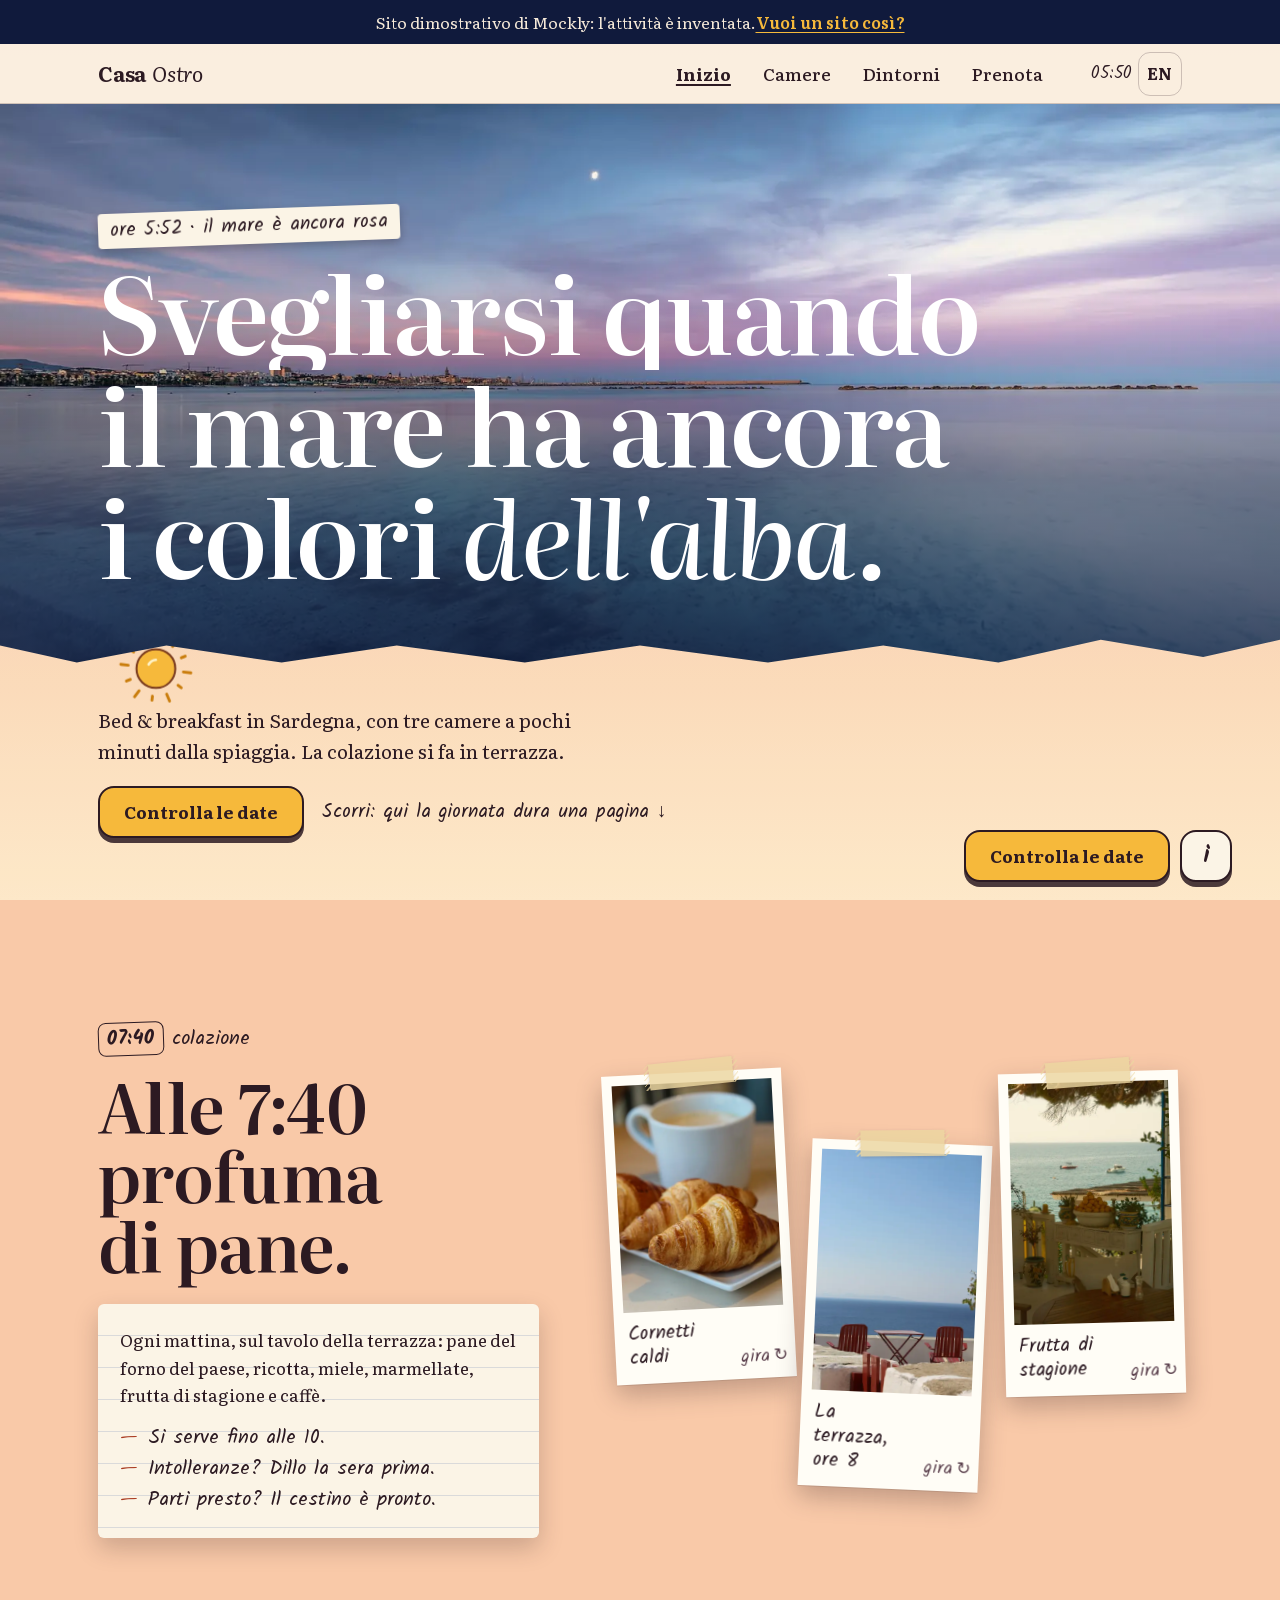
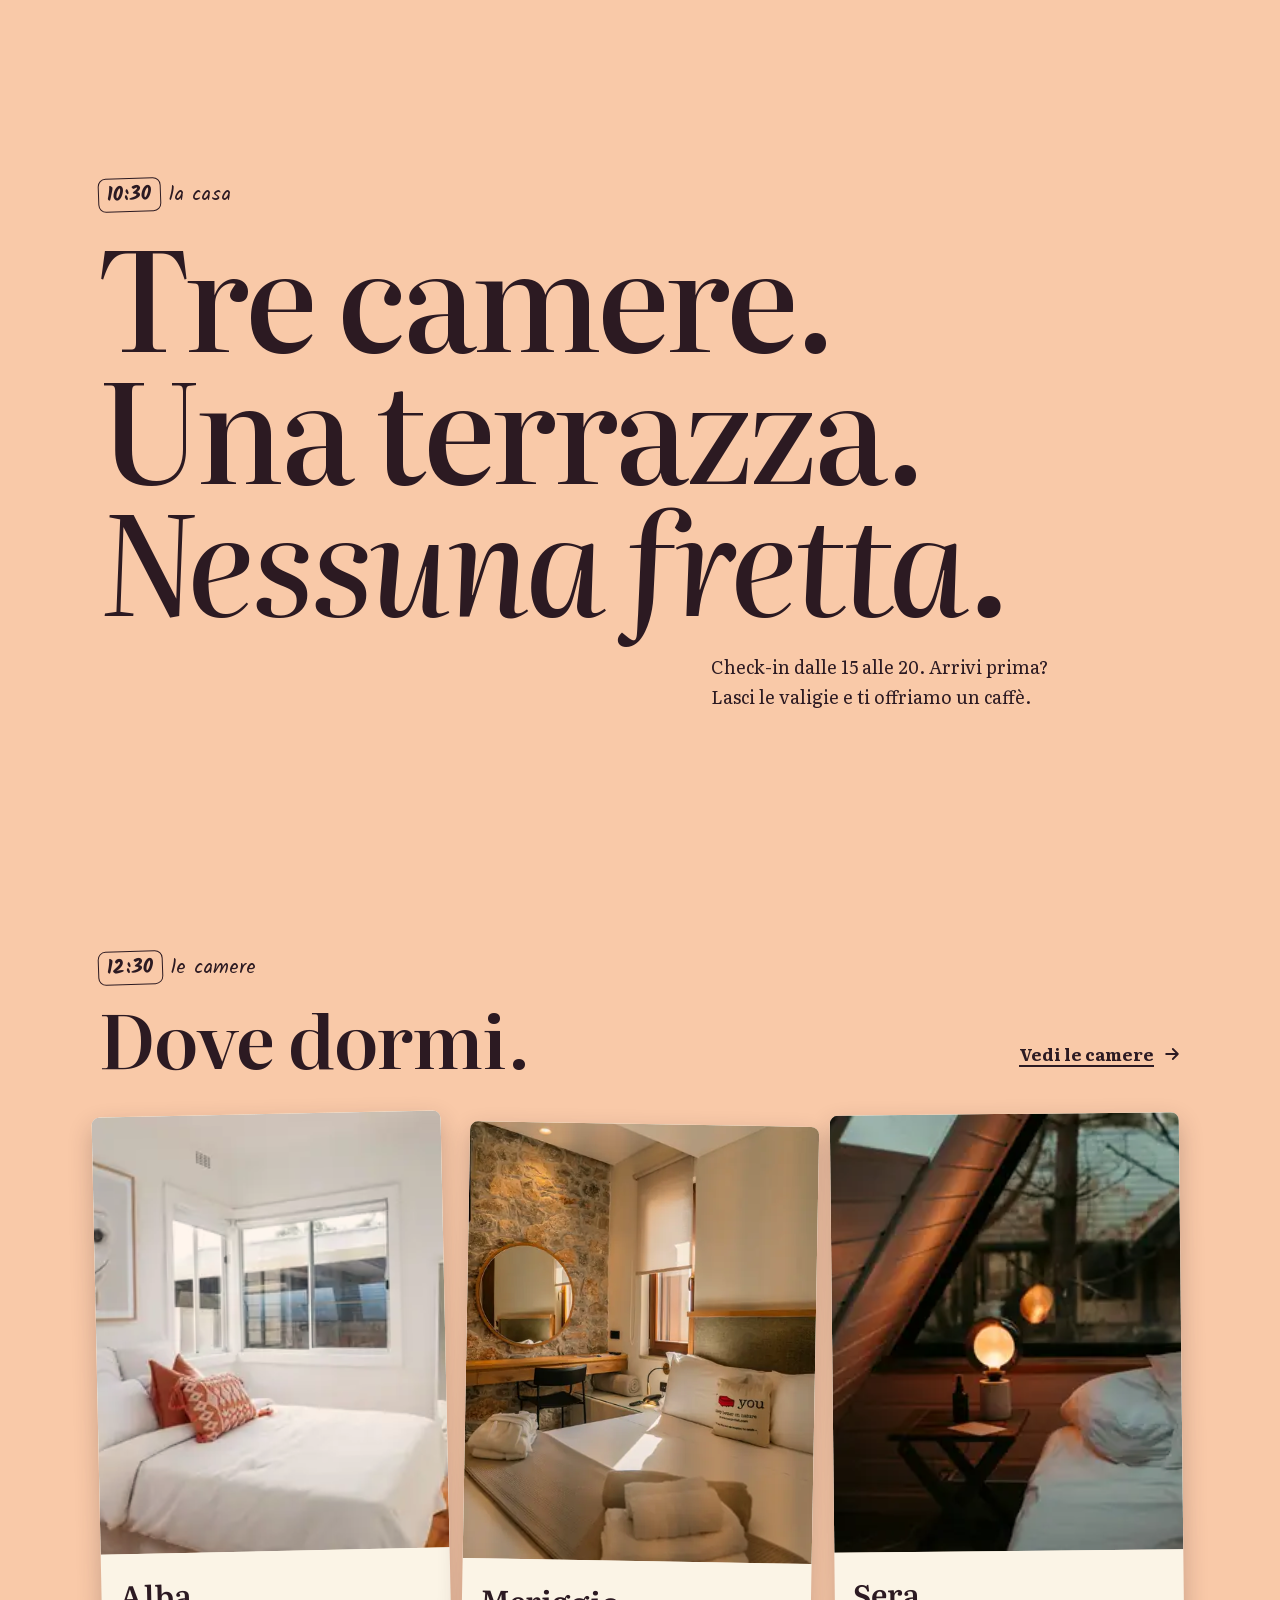
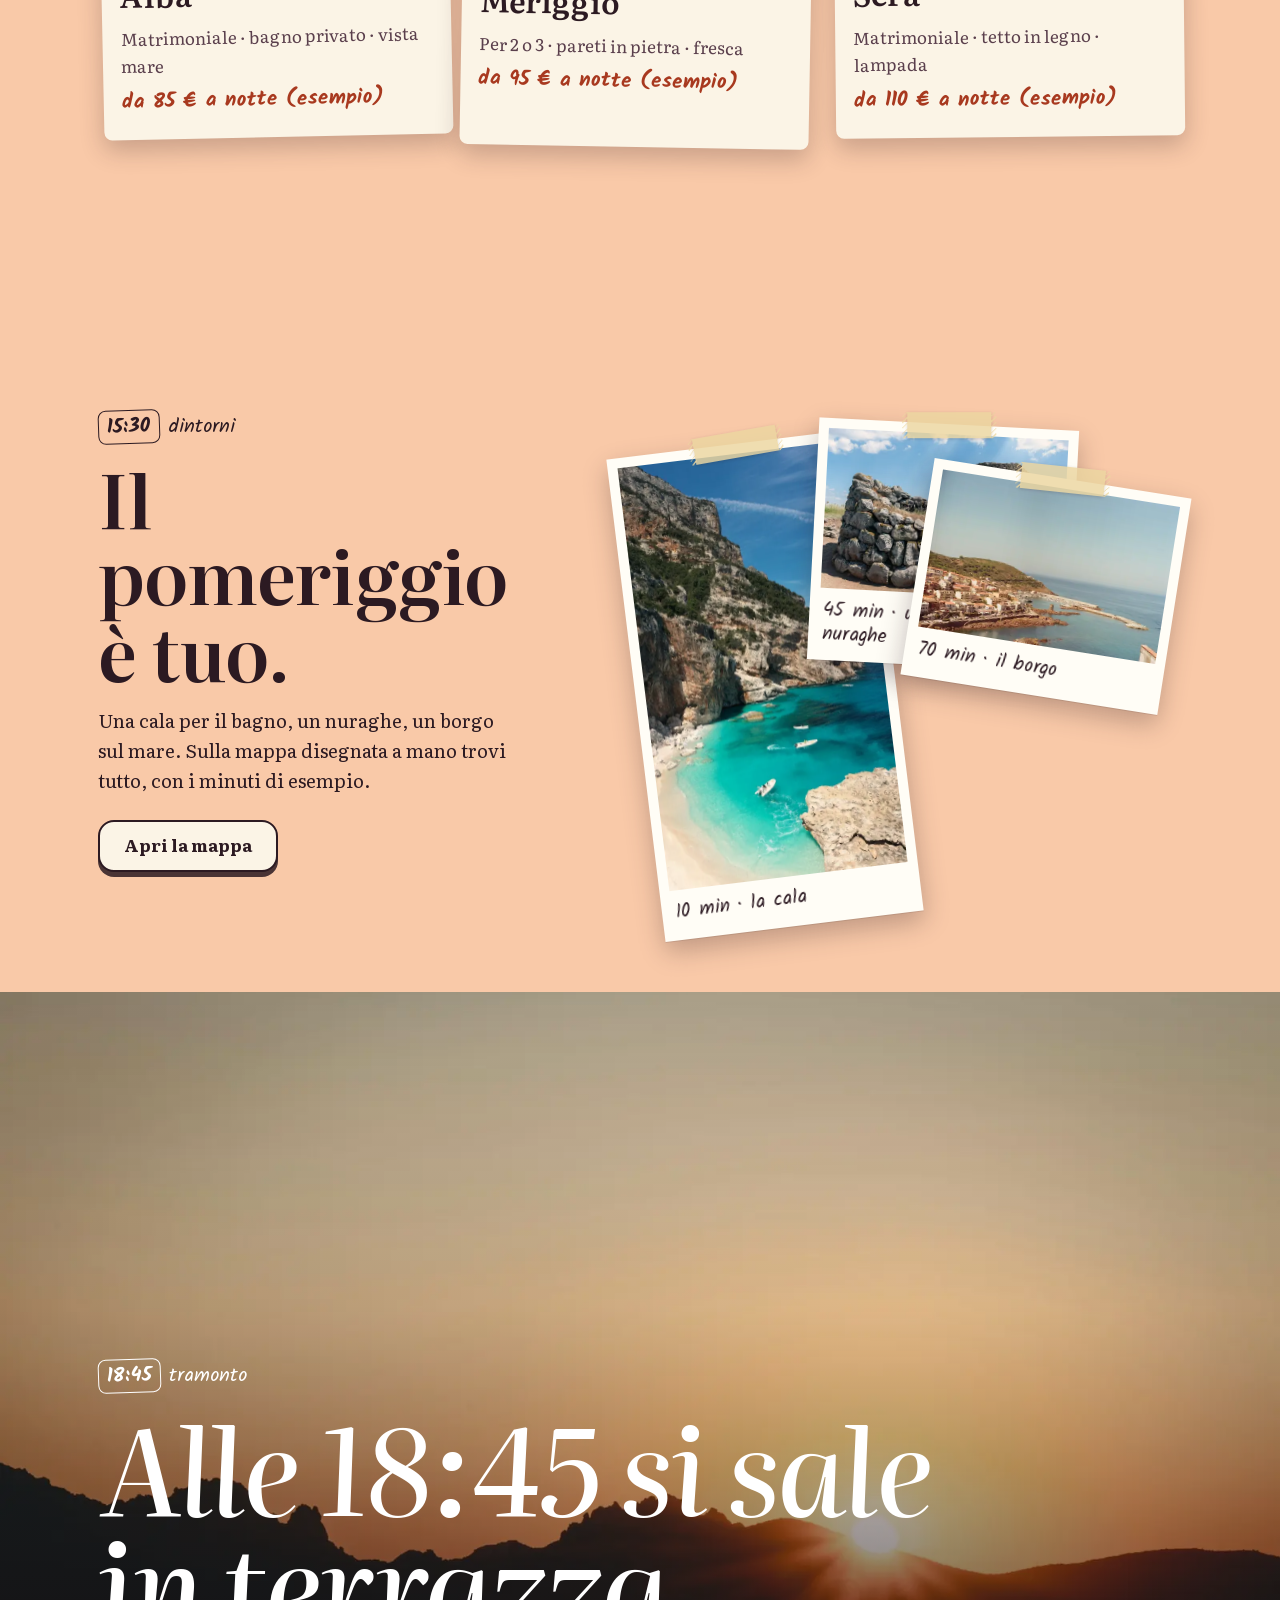
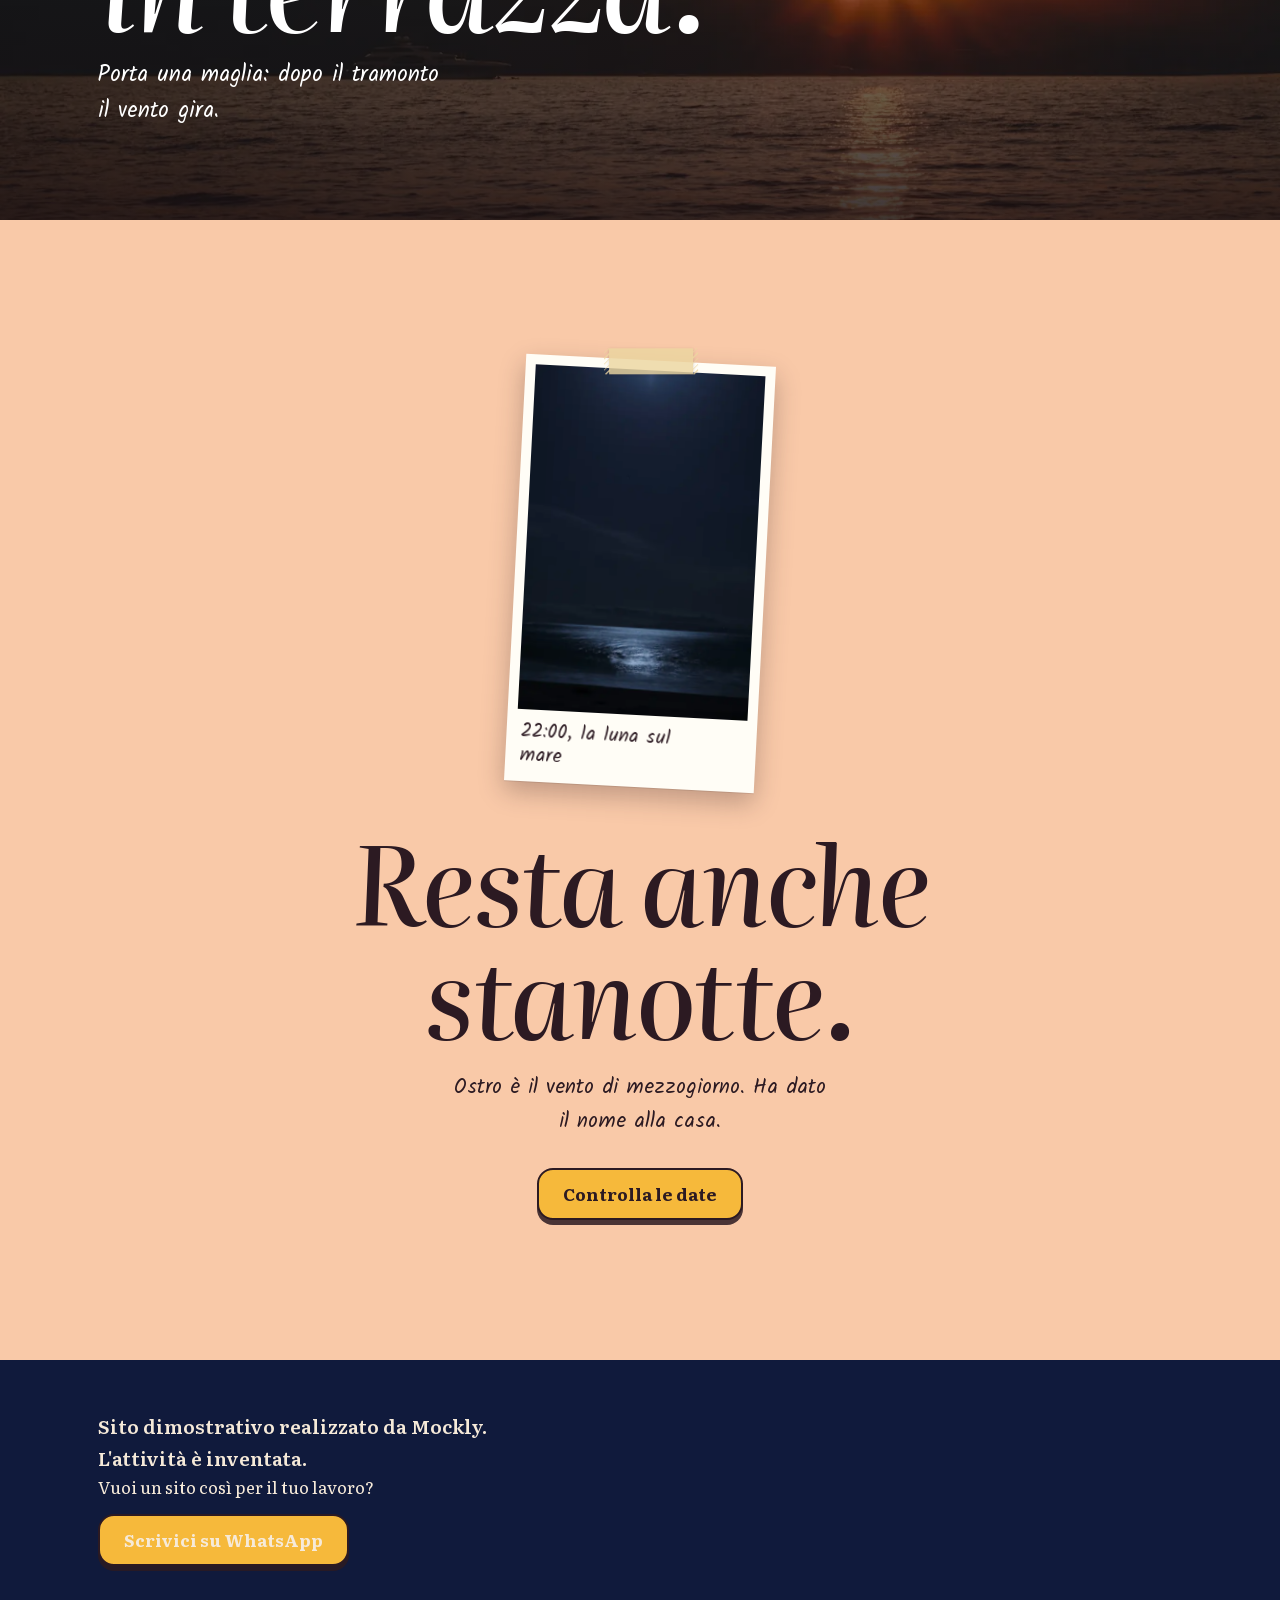
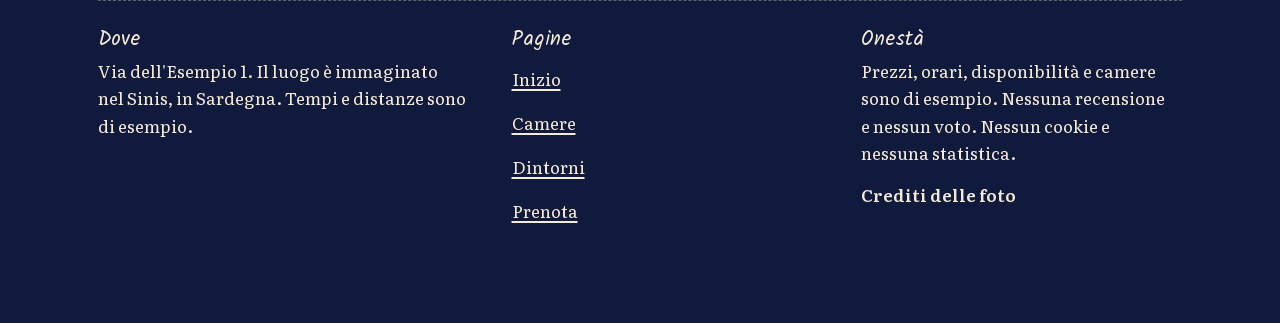
==== commit 9afa380b: "Corregge overflow a 320px, calendario e striscia a 44px, versione agli script Co-Authored-By: Claude" ====
--- a/index.html
+++ b/index.html
@@ -20,7 +20,7 @@
 <link rel="manifest" href="site.webmanifest">
 <link rel="preload" href="assets/fonts/literata-normal-400-700.woff2" as="font" type="font/woff2" crossorigin>
 <link rel="preload" as="image" href="assets/img/alba-960.webp" imagesrcset="assets/img/alba-480.webp 480w, assets/img/alba-960.webp 960w, assets/img/alba-1600.webp 1600w" imagesizes="100vw" fetchpriority="high">
-<link rel="stylesheet" href="assets/css/style.css">
+<link rel="stylesheet" href="assets/css/style.css?v=20261105c">
 <script>document.documentElement.classList.add("js")</script>
 </head>
 <body data-page="index">
@@ -273,7 +273,7 @@
     </div>
   </div>
 </footer>
-<script src="assets/js/i18n.js"></script>
-<script src="assets/js/main.js"></script>
+<script src="assets/js/i18n.js?v=20261105c"></script>
+<script src="assets/js/main.js?v=20261105c"></script>
 </body>
 </html>
--- a/assets/css/style.css
+++ b/assets/css/style.css
@@ -85,7 +85,7 @@
 @keyframes spin{to{transform:rotate(360deg)}}
 
 /* 5 Intestazione --------------------------------------------------------- */
-.demo-strip{display:block;background:var(--night);color:#f6ead9;text-align:center;text-decoration:none;padding:9px var(--pad);font-size:1rem;line-height:1.4}
+.demo-strip{display:flex;align-items:center;justify-content:center;min-height:44px;background:var(--night);color:#f6ead9;text-align:center;text-decoration:none;padding:9px var(--pad);font-size:1rem;line-height:1.4}
 .demo-strip__go{color:var(--sun);font-weight:600;text-decoration:underline;text-underline-offset:.2em;white-space:nowrap}
 .hdr{position:sticky;top:0;z-index:60;height:var(--hdr);transition:background-color .35s ease}
 .hdr::before{content:"";position:absolute;inset:0;background:var(--paper);opacity:.9;z-index:-1;border-bottom:1px solid var(--line);transition:background-color .35s ease}
@@ -242,16 +242,16 @@
 }
 
 /* Colazione: polaroid sparse */
-.break{display:grid;gap:34px}
+.break{display:grid;gap:34px;grid-template-columns:minmax(0,1fr)}
 .break__title{font-size:clamp(2rem,8vw,4.2rem);max-width:12ch}
-.break__pols{display:grid;grid-template-columns:1fr 1fr;gap:20px 16px;align-items:start}
+.break__pols{display:grid;grid-template-columns:repeat(2,minmax(0,1fr));gap:20px 16px;align-items:start}
 .break__pols .pol:nth-child(1){--r:-3deg;grid-column:1 / 2}
 .break__pols .pol:nth-child(2){--r:2.5deg;margin-top:46px}
 .break__pols .pol:nth-child(3){--r:-1.5deg;grid-column:1 / 3;max-width:70%;justify-self:center}
 .break__pols .pol:nth-child(3) .ph{--ar:1/1}
 @media (min-width:900px){
-  .break{grid-template-columns:1fr 1.3fr;gap:70px;align-items:center}
-  .break__pols{grid-template-columns:repeat(3,1fr)}
+  .break{grid-template-columns:minmax(0,1fr) minmax(0,1.3fr);gap:70px;align-items:center}
+  .break__pols{grid-template-columns:repeat(3,minmax(0,1fr))}
   .break__pols .pol:nth-child(3){grid-column:auto;max-width:none}
   .break__pols .pol:nth-child(2){margin-top:70px}
 }
@@ -388,7 +388,8 @@
 }
 
 /* 13 Prenota ------------------------------------------------------------- */
-.book{display:grid;gap:26px;padding-bottom:50px}
+.book{display:grid;gap:26px;padding-bottom:50px;grid-template-columns:minmax(0,1fr)}
+.book__main{min-width:0}
 .step{background:var(--paper);color:var(--card-ink);border-radius:8px;padding:20px;box-shadow:0 10px 24px rgba(44,26,34,.22)}
 .step__h{display:flex;align-items:baseline;gap:12px;margin-bottom:14px}
 .step__n{font-family:var(--f-hand);font-weight:700;font-size:1.3rem;border:2px solid var(--coral);color:var(--coral);border-radius:50%;width:36px;height:36px;display:grid;place-items:center;flex:none}
@@ -402,7 +403,7 @@
 .cal__grid{display:grid;grid-template-columns:repeat(7,1fr);gap:0;text-align:center}
 .cal__dow{font-family:var(--f-hand);font-size:1rem;color:var(--card-soft);padding:4px 0}
 .cal__day{
-  min-height:46px;aspect-ratio:1/1;max-height:54px;border:0;border-radius:10px;background:transparent;font-size:1.0625rem;font-variant-numeric:tabular-nums;
+  min-height:44px;aspect-ratio:1/1;max-height:54px;border:0;border-radius:10px;background:transparent;font-size:1.0625rem;font-variant-numeric:tabular-nums;
   color:var(--card-ink);position:relative;transition:transform .08s ease,background-color .12s;
 }
 .cal__day:hover:not([disabled]){background:var(--paper-2)}
@@ -452,7 +453,7 @@
 .status.is-busy::before{content:"";display:inline-block;width:16px;height:16px;border:3px solid var(--card-ink);border-right-color:transparent;border-radius:50%;margin-right:8px;vertical-align:-3px;animation:spin .8s linear infinite}
 .copy{margin-top:10px}
 @media (min-width:900px){
-  .book{grid-template-columns:1.2fr 1fr;align-items:start;gap:34px}
+  .book{grid-template-columns:minmax(0,1.2fr) minmax(0,1fr);align-items:start;gap:34px}
   .book__side{position:sticky;top:calc(var(--hdr) + 14px)}
 }
 
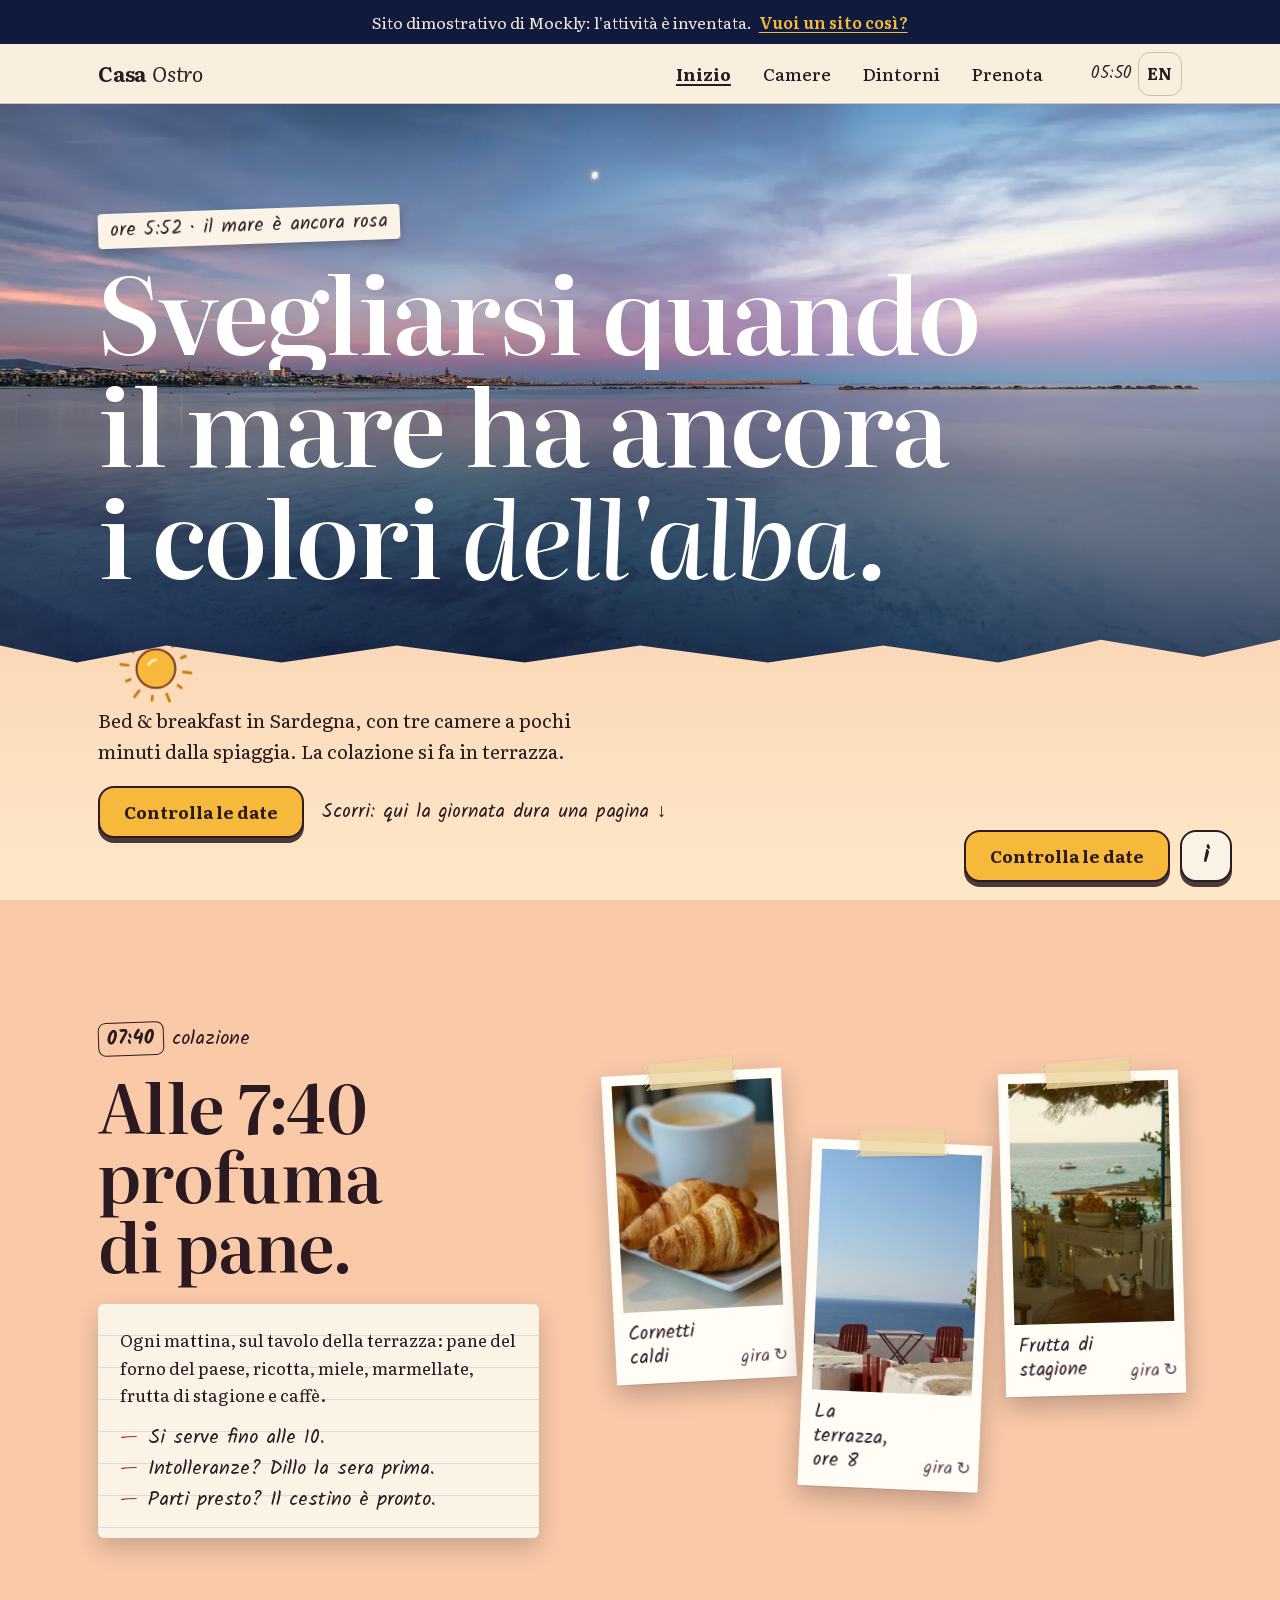
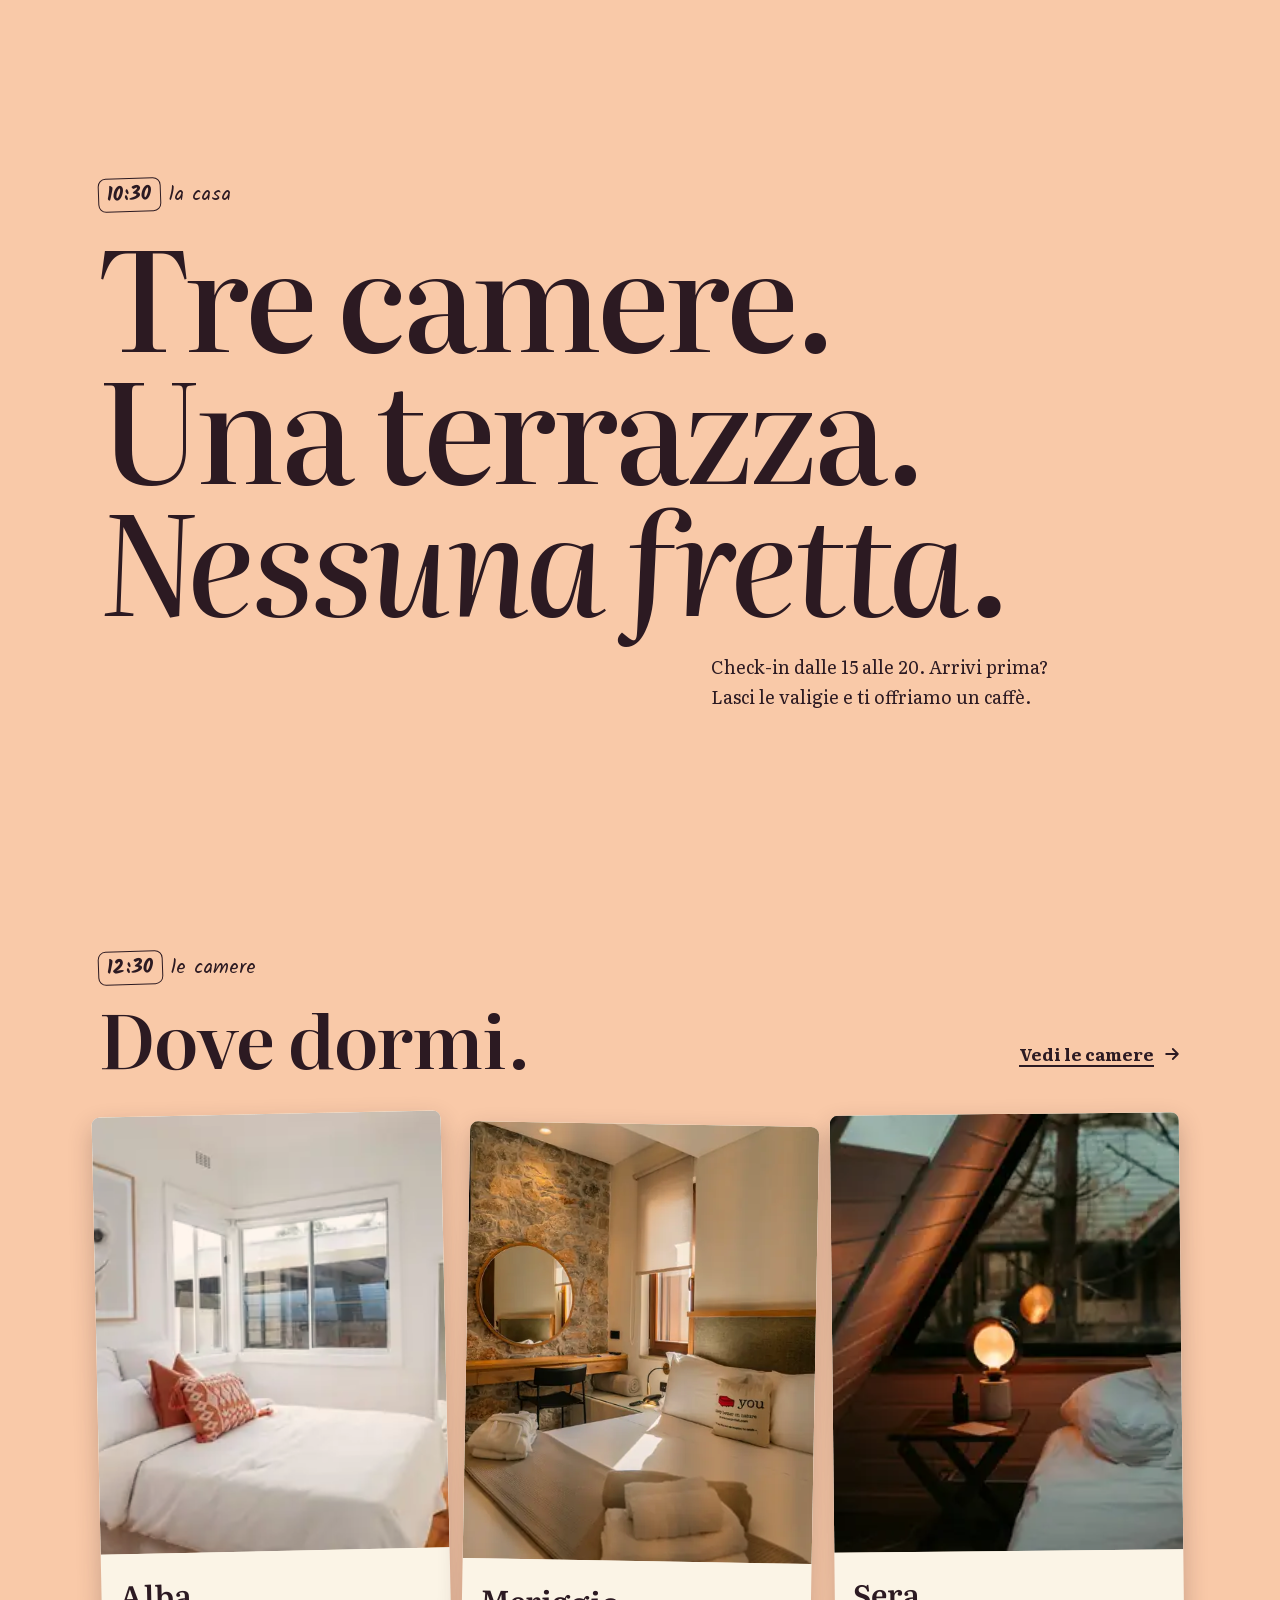
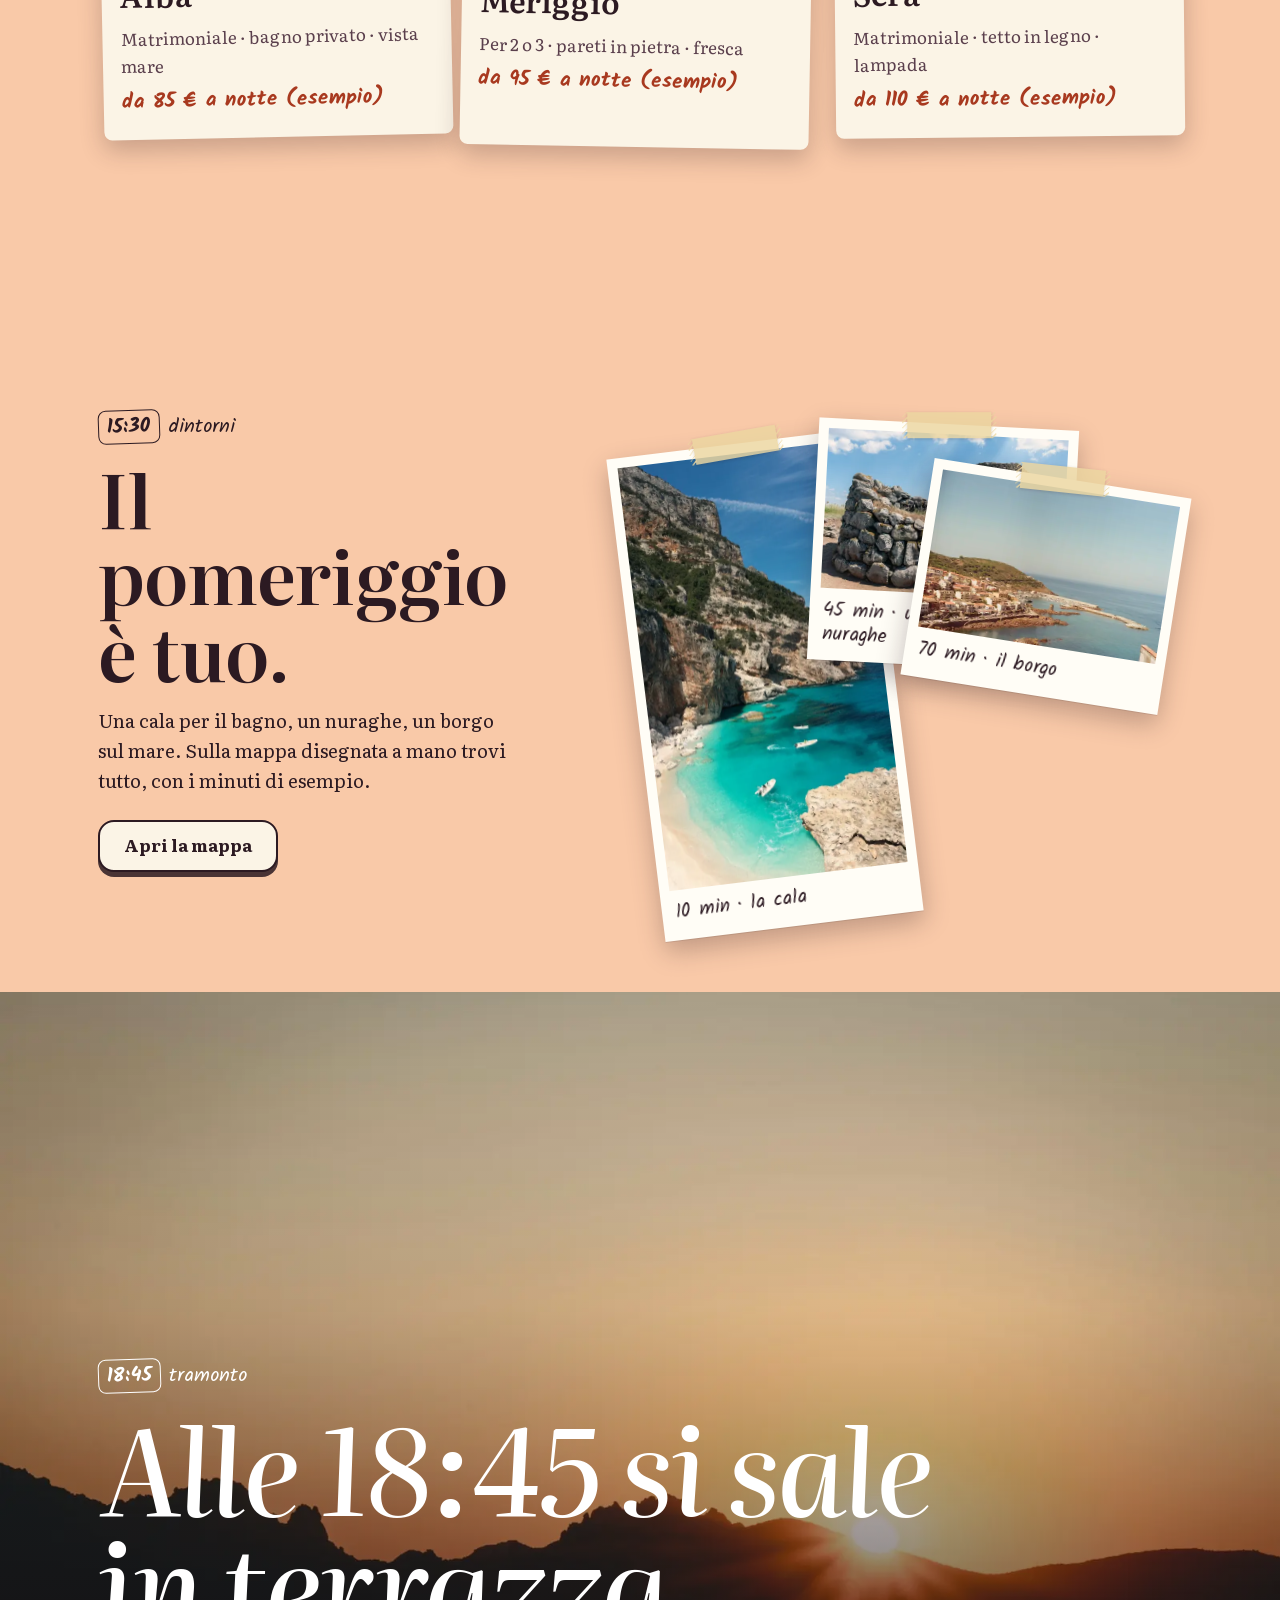
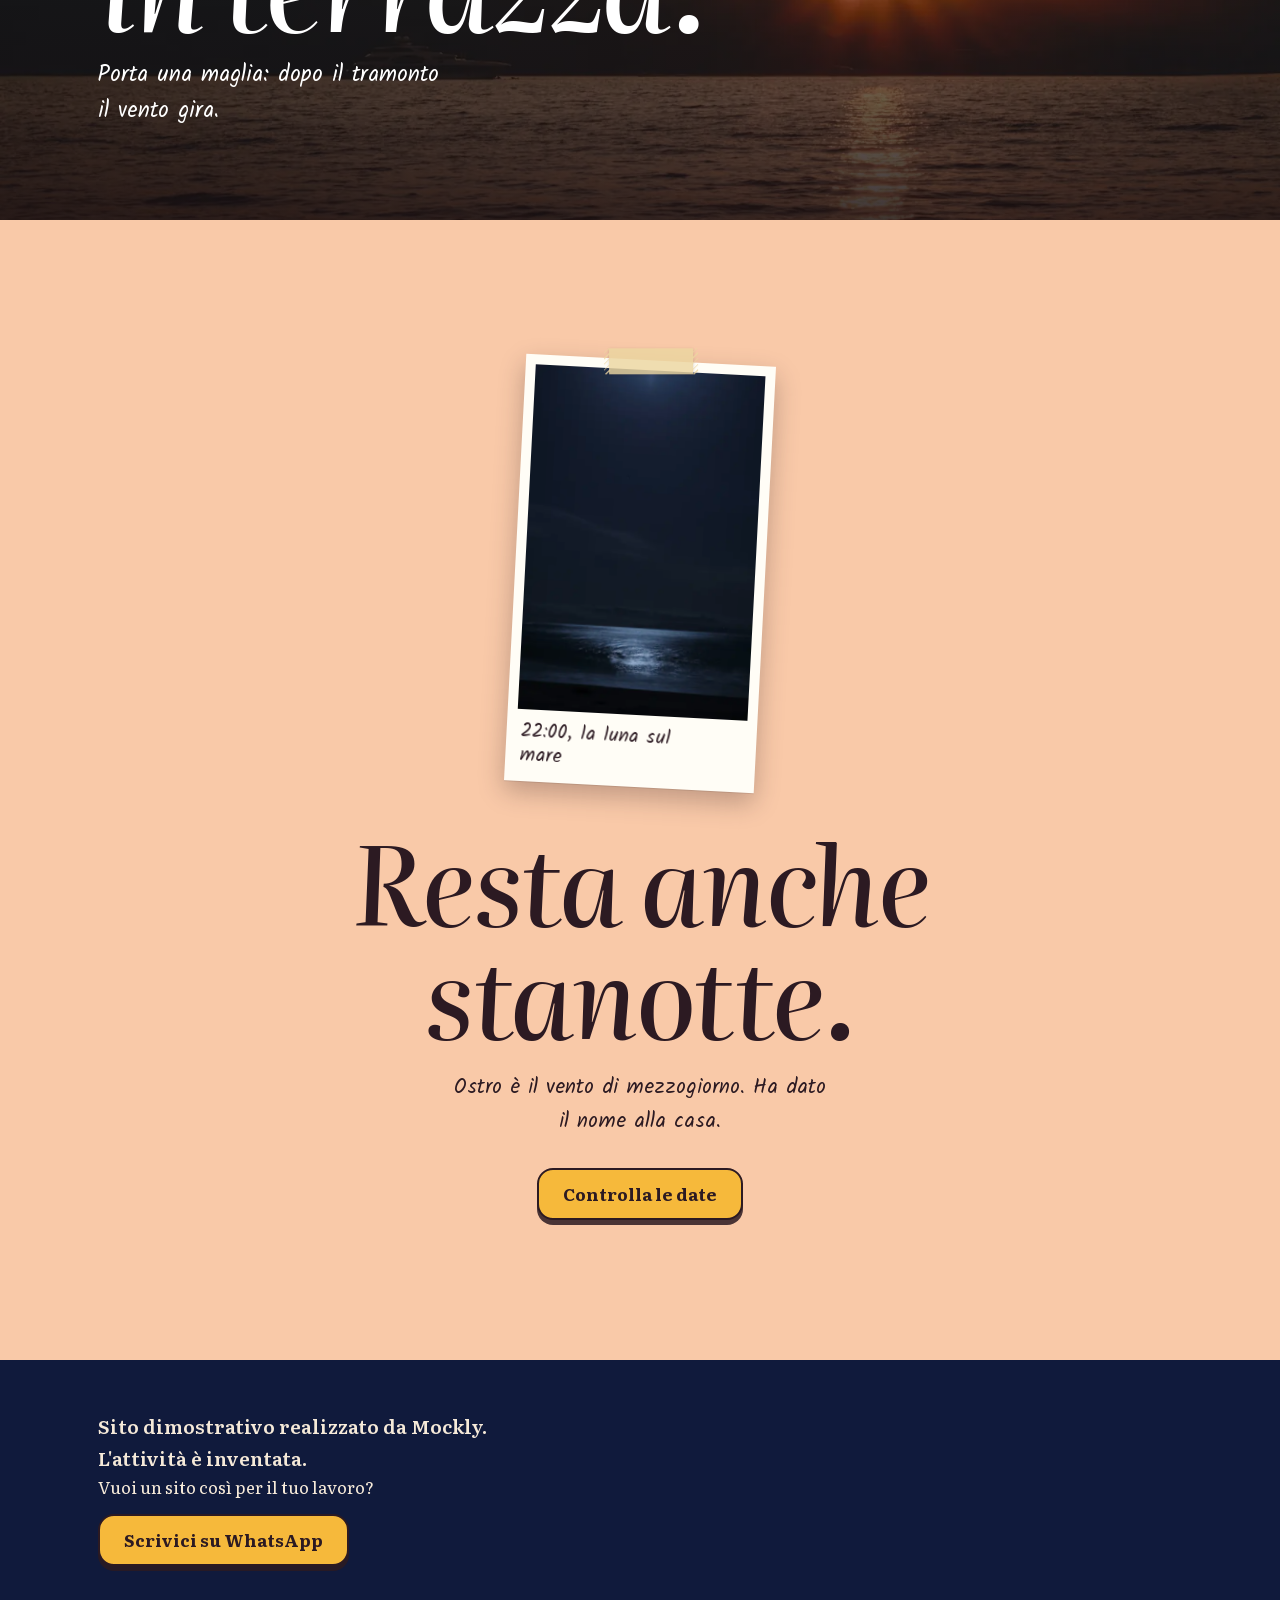
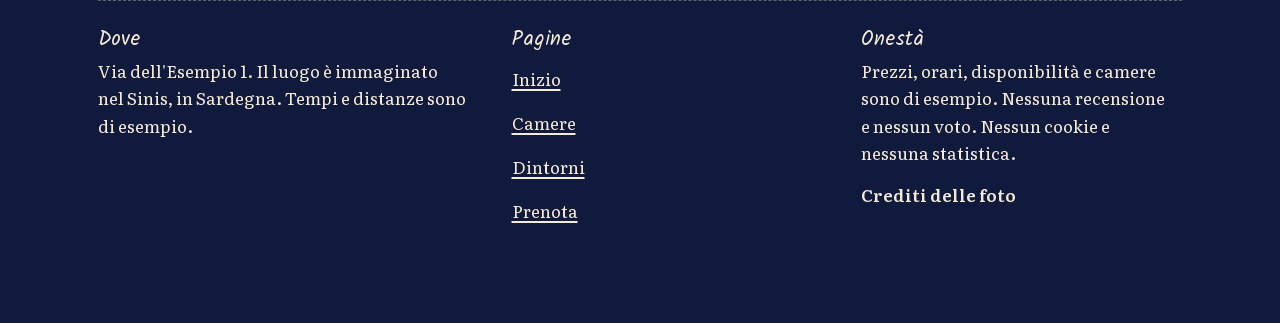
==== commit c2b2b2f4: "Cielo in sei fasi, errori e contrasti corretti, ripartenza del calendario Co-Authored-By: Claude Opu" ====
--- a/index.html
+++ b/index.html
@@ -20,12 +20,12 @@
 <link rel="manifest" href="site.webmanifest">
 <link rel="preload" href="assets/fonts/literata-normal-400-700.woff2" as="font" type="font/woff2" crossorigin>
 <link rel="preload" as="image" href="assets/img/alba-960.webp" imagesrcset="assets/img/alba-480.webp 480w, assets/img/alba-960.webp 960w, assets/img/alba-1600.webp 1600w" imagesizes="100vw" fetchpriority="high">
-<link rel="stylesheet" href="assets/css/style.css?v=20261105c">
+<link rel="stylesheet" href="assets/css/style.css?v=20261105j">
 <script>document.documentElement.classList.add("js")</script>
 </head>
 <body data-page="index">
 <a class="skip" href="#main" data-t>Salta al contenuto</a>
-<div class="sky" aria-hidden="true"><div class="sky__l"></div><div class="sky__l"></div><div class="sky__l"></div><div class="sky__l"></div><div class="sky__l"></div></div>
+<div class="sky" aria-hidden="true"><div class="sky__l"></div><div class="sky__l"></div><div class="sky__l"></div><div class="sky__l"></div><div class="sky__l"></div><div class="sky__l"></div></div>
 <div class="stars" aria-hidden="true" data-stars></div>
 <div class="sun" aria-hidden="true" data-sun><svg viewBox="0 0 100 100" aria-hidden="true"><g class="sun__rays" fill="none" stroke="#c97d0c" stroke-width="3.4" stroke-linecap="round"><path d="M82.8 54.0L91.7 55.1"/><path d="M76.4 69.9L80.3 72.9"/><path d="M62.9 80.4L66.4 88.7"/><path d="M46.0 82.8L45.4 87.7"/><path d="M30.1 76.4L24.7 83.5"/><path d="M19.6 62.9L15.0 64.8"/><path d="M17.2 46.0L8.3 44.9"/><path d="M23.6 30.1L19.7 27.1"/><path d="M37.1 19.6L33.6 11.3"/><path d="M54.0 17.2L54.6 12.3"/><path d="M69.9 23.6L75.3 16.5"/><path d="M80.4 37.1L85.0 35.2"/></g><path d="M50 27c13 0 23.4 10 23.2 23.3C73 63 62.8 73.2 50 73c-12.8-.2-23-10-23-23C27 37.4 37 27 50 27z" fill="#f6b93b" stroke="#7a3b1e" stroke-width="2.4"/><path d="M41.5 45c2-3.2 5-5.2 8.5-5.4" fill="none" stroke="#fff3c8" stroke-width="3.2" stroke-linecap="round"/></svg></div>
 <div class="moon" aria-hidden="true" data-moon><svg viewBox="0 0 100 100" aria-hidden="true"><path d="M60 18C37 21 24 43 30 64c6 20 29 28 49 18C66 82 54 70 53 54c-1-16 3-29 7-36z" fill="#f4ecd2" stroke="#b9ab7d" stroke-width="2.4" stroke-linejoin="round"/><circle cx="44" cy="52" r="3" fill="#d9ceaa"/><circle cx="40" cy="67" r="2.2" fill="#d9ceaa"/><circle cx="49" cy="34" r="2" fill="#d9ceaa"/></svg></div>
@@ -273,7 +273,7 @@
     </div>
   </div>
 </footer>
-<script src="assets/js/i18n.js?v=20261105c"></script>
-<script src="assets/js/main.js?v=20261105c"></script>
+<script src="assets/js/i18n.js?v=20261105j"></script>
+<script src="assets/js/main.js?v=20261105j"></script>
 </body>
 </html>
--- a/assets/css/style.css
+++ b/assets/css/style.css
@@ -75,8 +75,9 @@
 .sky__l:nth-child(1){opacity:1;background:linear-gradient(#f0a6a0 0%,#f9c9a8 55%,#fde6c4 100%)}
 .sky__l:nth-child(2){background:linear-gradient(#fbe3b8 0%,#fdf0d4 60%,#fff7e6 100%)}
 .sky__l:nth-child(3){background:linear-gradient(#8cc7ea 0%,#c9e6f2 60%,#eef8f8 100%)}
-.sky__l:nth-child(4){background:linear-gradient(#e27b50 0%,#f19a52 55%,#f8c576 100%)}
-.sky__l:nth-child(5){background:linear-gradient(#0f1a3c 0%,#1c2c5a 70%,#2b3d72 100%)}
+.sky__l:nth-child(4){background:linear-gradient(#f3d59a 0%,#f9e6c1 60%,#fdf2dc 100%)}
+.sky__l:nth-child(5){background:linear-gradient(#e27b50 0%,#f19a52 55%,#f8c576 100%)}
+.sky__l:nth-child(6){background:linear-gradient(#0f1a3c 0%,#1c2c5a 70%,#2b3d72 100%)}
 .stars{position:fixed;left:0;top:0;width:100%;height:100vh;height:100lvh;z-index:-2;pointer-events:none;opacity:0}
 .sun,.moon{position:fixed;left:0;top:0;z-index:-1;pointer-events:none;width:84px;height:84px;margin:-42px 0 0 -42px;will-change:transform,opacity}
 .moon{opacity:0}
@@ -85,7 +86,7 @@
 @keyframes spin{to{transform:rotate(360deg)}}
 
 /* 5 Intestazione --------------------------------------------------------- */
-.demo-strip{display:flex;align-items:center;justify-content:center;min-height:44px;background:var(--night);color:#f6ead9;text-align:center;text-decoration:none;padding:9px var(--pad);font-size:1rem;line-height:1.4}
+.demo-strip{display:flex;flex-wrap:wrap;column-gap:.4em;align-items:center;justify-content:center;min-height:44px;background:var(--night);color:#f6ead9;text-align:center;text-decoration:none;padding:9px var(--pad);font-size:1rem;line-height:1.4}
 .demo-strip__go{color:var(--sun);font-weight:600;text-decoration:underline;text-underline-offset:.2em;white-space:nowrap}
 .hdr{position:sticky;top:0;z-index:60;height:var(--hdr);transition:background-color .35s ease}
 .hdr::before{content:"";position:absolute;inset:0;background:var(--paper);opacity:.9;z-index:-1;border-bottom:1px solid var(--line);transition:background-color .35s ease}
@@ -439,6 +440,7 @@
 .field input:focus,.field textarea:focus{border-color:var(--card-ink);outline:3px solid var(--sun);outline-offset:1px}
 .field--err input,.field--err textarea{border-color:#b3261e;background:#fff3f1}
 .err{color:#a3211a;font-weight:600;font-size:1rem;min-height:1.5em}
+html[data-tone="dark"] .err--sky{color:#ffb3a7}   /* l'errore che sta sul cielo di sera, non sulla carta */
 .summary{background:var(--paper);color:var(--card-ink);border-radius:8px;padding:20px;box-shadow:0 10px 24px rgba(44,26,34,.22)}
 .summary--empty{background:transparent;border:2px dashed var(--ink);box-shadow:none;color:var(--ink);text-align:center;font-family:var(--f-hand);font-size:1.3rem;padding:30px 20px}
 .summary h2{font-size:1.6rem;margin-bottom:10px}
@@ -448,7 +450,7 @@
 .summary dd{margin:0;font-weight:600;text-align:right}
 .summary .total{display:flex;justify-content:space-between;align-items:baseline;margin-top:12px;font-size:1.2rem;font-weight:700}
 .summary .total span:last-child{font-family:var(--f-hand);font-size:2rem;color:var(--coral)}
-.demo-note{margin-top:12px;padding:12px 14px;background:#fff4cf;border-left:5px solid var(--sun);border-radius:4px;font-size:1rem}
+.demo-note{margin-top:12px;padding:12px 14px;color:var(--card-ink);background:#fff4cf;border-left:5px solid var(--sun);border-radius:4px;font-size:1rem}
 .status{margin-top:12px;min-height:1.6em;font-weight:600}
 .status.is-busy::before{content:"";display:inline-block;width:16px;height:16px;border:3px solid var(--card-ink);border-right-color:transparent;border-radius:50%;margin-right:8px;vertical-align:-3px;animation:spin .8s linear infinite}
 .copy{margin-top:10px}
@@ -466,6 +468,7 @@
 /* 14 Piè di pagina ------------------------------------------------------- */
 .ftr{position:relative;z-index:1;padding:50px 0 calc(110px + env(safe-area-inset-bottom));background:var(--night);color:#f6ead9}
 .ftr a{color:#f6ead9}
+.ftr a.btn{color:var(--card-ink)}
 .ftr__demo{font-size:1.2rem;font-weight:600;max-width:34rem}
 .ftr__cta{display:inline-flex;margin-top:14px}
 .ftr__grid{display:grid;gap:28px;margin-top:34px;padding-top:28px;border-top:1.5px dashed rgba(246,234,217,.35)}
